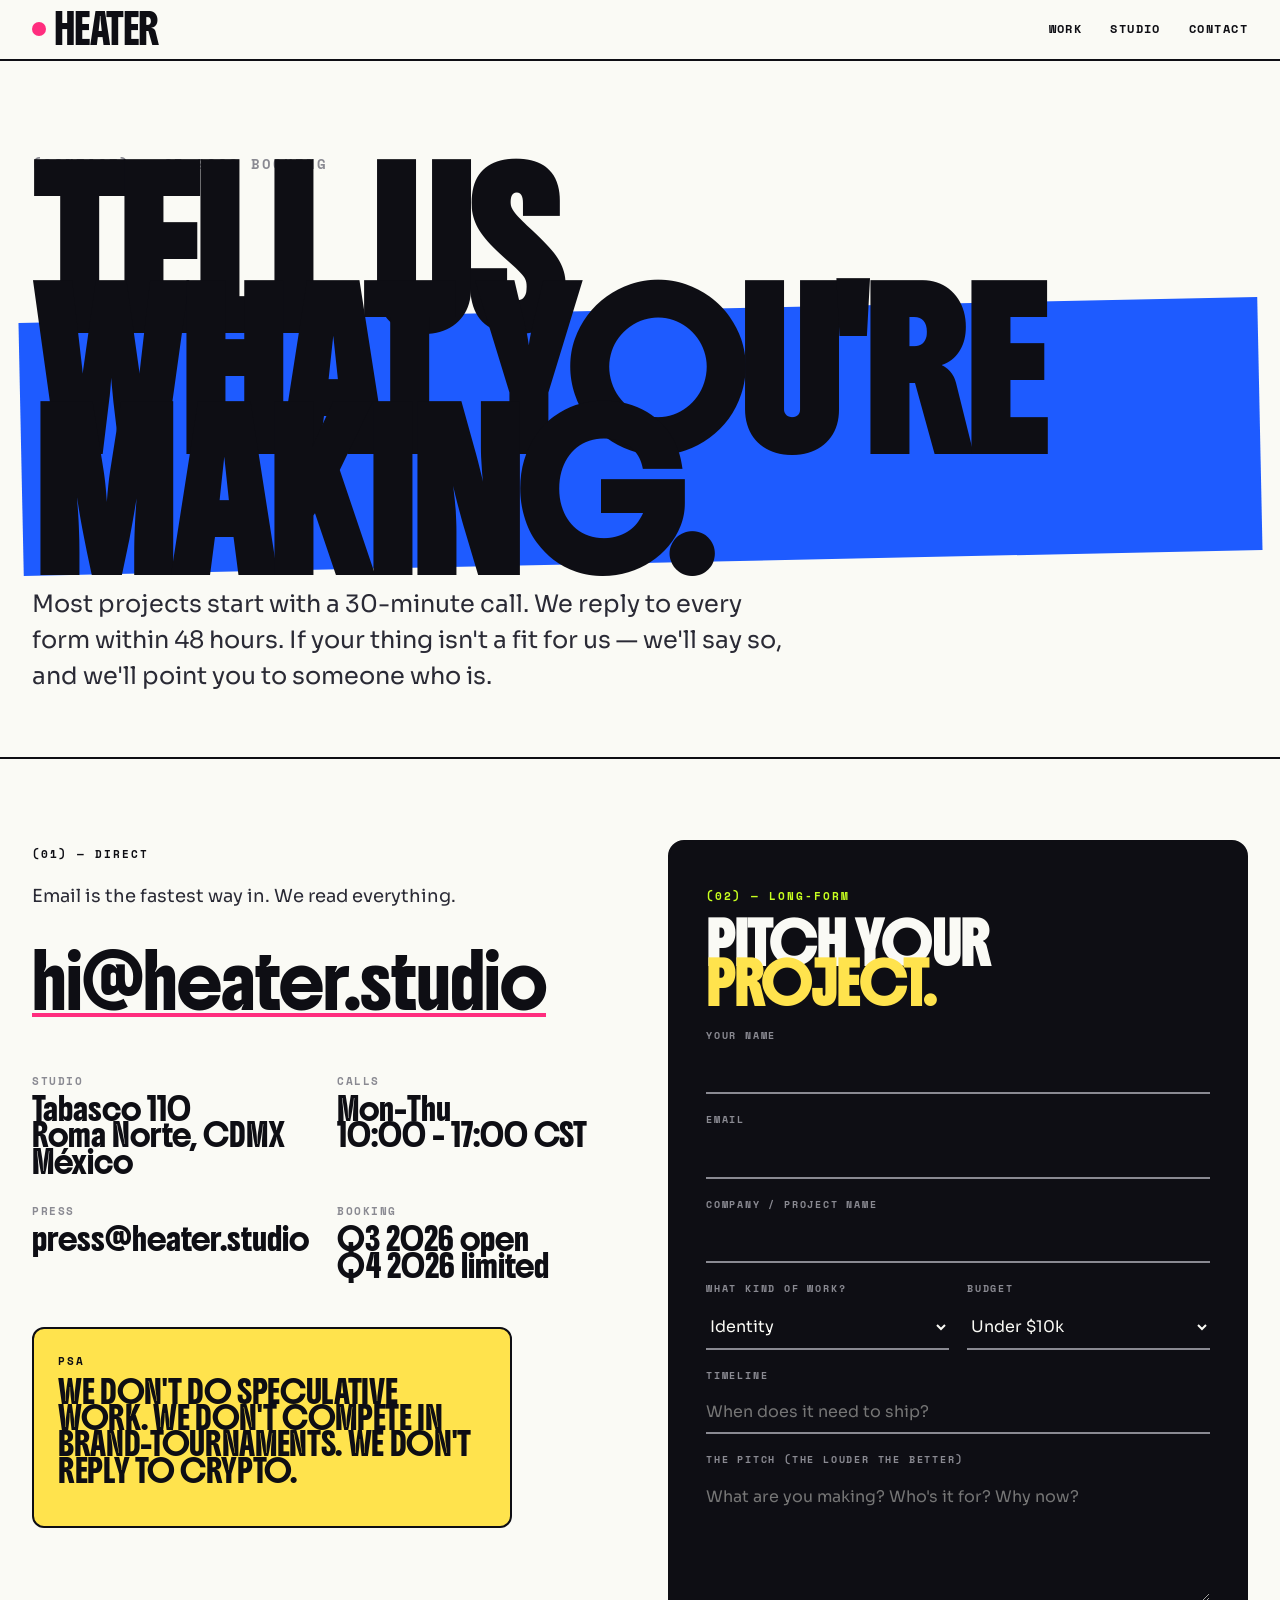
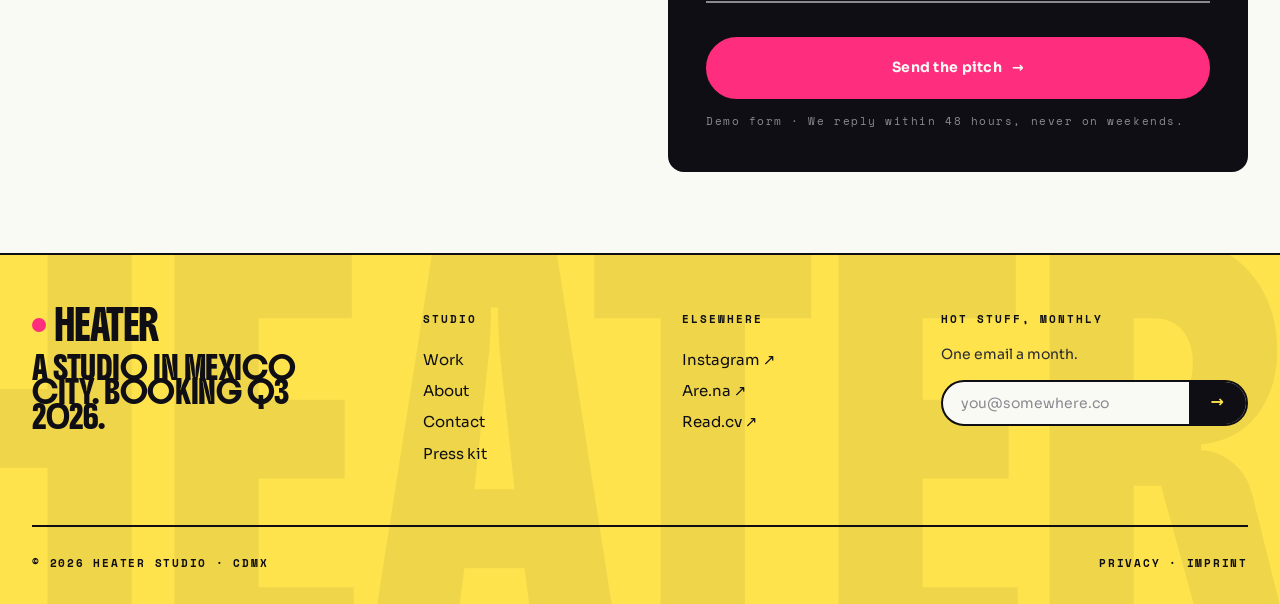
==== contact.html @ 96f6d20f "init: HEATER multi-disciplinary studio site Five hand-coded HTML pages with contemporary art / Memph" ====
<!DOCTYPE html>
<html lang="en">
<head>
  <meta charset="UTF-8" />
  <meta name="viewport" content="width=device-width, initial-scale=1" />
  <title>Contact — HEATER</title>
  <meta name="description" content="Tell us what you're making. HEATER studio, Mexico City — identity, web, type, photography." />
  <link rel="icon" type="image/svg+xml" href="favicon.svg" />

  <link rel="preconnect" href="https://fonts.googleapis.com" />
  <link rel="preconnect" href="https://fonts.gstatic.com" crossorigin />
  <link href="https://fonts.googleapis.com/css2?family=Boldonse&family=Sora:wght@300;400;500;600;700&family=Space+Mono:wght@400;700&display=swap" rel="stylesheet" />

  <link rel="stylesheet" href="styles.css" />

  <script type="application/ld+json">
  {
    "@context": "https://schema.org",
    "@type": "Organization",
    "name": "HEATER",
    "url": "https://heater-studio.vercel.app",
    "email": "hi@heater.studio",
    "address": {
      "@type": "PostalAddress",
      "streetAddress": "Tabasco 110, Roma Norte",
      "addressLocality": "Mexico City",
      "postalCode": "06700",
      "addressCountry": "MX"
    }
  }
  </script>
</head>
<body>

  <header class="site-header">
    <div class="site-header__inner">
      <a href="/" class="brand-mark"><span class="brand-mark__dot"></span> HEATER</a>
      <nav class="site-nav" aria-label="Primary">
        <a href="work.html">Work</a>
        <a href="studio.html">Studio</a>
        <a href="contact.html">Contact</a>
      </nav>
      <button class="menu-toggle" aria-label="Toggle menu" aria-expanded="false">
        <svg width="18" height="18" viewBox="0 0 18 18" aria-hidden="true"><path d="M2 5h14M2 9h14M2 13h14" stroke="currentColor" stroke-width="2" fill="none" /></svg>
      </button>
    </div>
  </header>

  <main>

    <section class="page-hero">
      <div class="page-hero__inner">
        <span class="page-hero__index">(contact) · Q3 2026 booking</span>
        <h1 class="page-hero__title">Tell us <em>what you're making.</em></h1>
        <p class="page-hero__lede">
          Most projects start with a 30-minute call. We reply to every form within 48 hours. If your thing isn't a fit for us — we'll say so, and we'll point you to someone who is.
        </p>
      </div>
    </section>

    <section class="section">
      <div class="wrap">

        <div class="contact-grid">

          <div class="contact-info">
            <span class="label">(01) — Direct</span>
            <p style="margin-top: 16px;">Email is the fastest way in. We read everything.</p>
            <a href="mailto:hi@heater.studio" class="contact-info__email">hi@heater.studio</a>

            <dl>
              <div>
                <dt>Studio</dt>
                <dd>Tabasco 110<br />Roma Norte, CDMX<br />México</dd>
              </div>
              <div>
                <dt>Calls</dt>
                <dd>Mon–Thu<br />10:00 – 17:00 CST</dd>
              </div>
              <div>
                <dt>Press</dt>
                <dd>press@heater.studio</dd>
              </div>
              <div>
                <dt>Booking</dt>
                <dd>Q3 2026 open<br />Q4 2026 limited</dd>
              </div>
            </dl>

            <div style="margin-top: 48px; padding: 24px; background: var(--yellow); border: 2px solid var(--ink); border-radius: 12px; max-width: 480px;">
              <p style="font-family: var(--font-mono); font-size: 11px; font-weight: 700; letter-spacing: 0.16em; text-transform: uppercase; color: var(--ink); margin-bottom: 8px;">PSA</p>
              <p style="font-family: var(--font-display); font-size: 22px; line-height: 1.2; text-transform: uppercase; letter-spacing: -0.015em; color: var(--ink);">
                We don't do speculative work. We don't compete in brand-tournaments. We don't reply to crypto.
              </p>
            </div>
          </div>

          <div class="form-card">
            <span class="label" style="color: var(--lime);">(02) — Long-form</span>
            <h3 style="margin-top: 16px;">Pitch your <em>project.</em></h3>

            <form>
              <div class="field">
                <label for="c-name">Your name</label>
                <input id="c-name" name="name" type="text" required />
              </div>
              <div class="field">
                <label for="c-email">Email</label>
                <input id="c-email" name="email" type="email" autocomplete="email" required />
              </div>
              <div class="field">
                <label for="c-company">Company / project name</label>
                <input id="c-company" name="company" type="text" />
              </div>
              <div class="field--row">
                <div class="field">
                  <label for="c-type">What kind of work?</label>
                  <select id="c-type" name="type">
                    <option>Identity</option>
                    <option>Web</option>
                    <option>Type / Lettering</option>
                    <option>Photography</option>
                    <option>Brand system</option>
                    <option>Not sure yet</option>
                  </select>
                </div>
                <div class="field">
                  <label for="c-budget">Budget</label>
                  <select id="c-budget" name="budget">
                    <option>Under $10k</option>
                    <option>$10k – $25k</option>
                    <option>$25k – $50k</option>
                    <option>$50k – $100k</option>
                    <option>$100k+</option>
                    <option>Don't know yet</option>
                  </select>
                </div>
              </div>
              <div class="field">
                <label for="c-timeline">Timeline</label>
                <input id="c-timeline" name="timeline" type="text" placeholder="When does it need to ship?" />
              </div>
              <div class="field">
                <label for="c-pitch">The pitch (the louder the better)</label>
                <textarea id="c-pitch" name="pitch" rows="5" placeholder="What are you making? Who's it for? Why now?"></textarea>
              </div>

              <button type="submit" class="btn btn--magenta" style="width: 100%; justify-content: center; margin-top: 8px; padding: 18px 28px;">
                Send the pitch <span class="arrow">→</span>
              </button>
              <p style="margin-top: 14px; font-family: var(--font-mono); font-size: 11px; letter-spacing: 0.14em; color: var(--muted);">
                Demo form · We reply within 48 hours, never on weekends.
              </p>
            </form>

            <div class="form-success" hidden>
              <p class="form-success__title">Sent. 🔥</p>
              <p style="color: var(--cream); opacity: 0.85; font-size: 16px; line-height: 1.6;">
                We've got your pitch. You'll hear back within two business days.<br />Thanks for being loud.
              </p>
            </div>
          </div>
        </div>

      </div>
    </section>

  </main>

  <footer class="site-footer">
    <span class="site-footer__mark" aria-hidden="true">HEATER</span>
    <div class="wrap">
      <div class="site-footer__top">
        <div>
          <a href="/" class="brand-mark" style="font-size: 28px;"><span class="brand-mark__dot"></span> HEATER</a>
          <p style="margin-top: 16px; font-family: var(--font-display); font-size: 22px; line-height: 1.1; color: var(--ink); max-width: 320px; text-transform: uppercase; letter-spacing: -0.02em;">A studio in Mexico City. Booking Q3 2026.</p>
        </div>
        <div>
          <h6>Studio</h6>
          <ul>
            <li><a href="work.html">Work</a></li>
            <li><a href="studio.html">About</a></li>
            <li><a href="contact.html">Contact</a></li>
            <li><a href="#">Press kit</a></li>
          </ul>
        </div>
        <div>
          <h6>Elsewhere</h6>
          <ul>
            <li><a href="https://instagram.com" target="_blank" rel="noopener">Instagram ↗</a></li>
            <li><a href="https://are.na" target="_blank" rel="noopener">Are.na ↗</a></li>
            <li><a href="#">Read.cv ↗</a></li>
          </ul>
        </div>
        <div class="footer-newsletter">
          <h6>Hot stuff, monthly</h6>
          <p>One email a month.</p>
          <form>
            <label class="sr-only" for="footer-email">Email</label>
            <input id="footer-email" name="email" type="email" placeholder="you@somewhere.co" autocomplete="email" />
            <button type="submit" aria-label="Subscribe">→</button>
          </form>
        </div>
      </div>
      <div class="site-footer__base">
        <p>© 2026 HEATER STUDIO · CDMX</p>
        <p><a href="#">Privacy</a> · <a href="#">Imprint</a></p>
      </div>
    </div>
  </footer>

  <script src="main.js"></script>
</body>
</html>
---- styles.css ----
/* =====================================================
   HEATER — Multi-disciplinary studio
   Aesthetic: contemporary art / Memphis revival 2026
   ===================================================== */

:root {
  /* Surfaces */
  --cream:     #FAFAF5;
  --cream-2:   #F4F1E8;
  --bone:      #EFEADD;

  /* Ink */
  --ink:       #0E0E14;
  --ink-2:     #2A2A35;
  --muted:     #8A8A92;
  --smoke:     #C8C5BD;

  /* Multi-color accents — used in rotation across sections */
  --blue:      #1E5BFF;
  --magenta:   #FF2D7E;
  --yellow:    #FFE34D;
  --lime:      #C7FF1F;
  --orange:    #FF6B35;

  /* Type */
  --font-display: 'Boldonse', 'Arial Black', system-ui, sans-serif;
  --font-body:    'Sora', -apple-system, BlinkMacSystemFont, system-ui, sans-serif;
  --font-mono:    'Space Mono', ui-monospace, Menlo, monospace;

  /* Layout */
  --container: 1400px;
  --gutter: 32px;
  --gutter-sm: 20px;
}

* { box-sizing: border-box; margin: 0; padding: 0; }

html { scroll-behavior: smooth; -webkit-text-size-adjust: 100%; }

body {
  background: var(--cream);
  color: var(--ink);
  font-family: var(--font-body);
  font-weight: 400;
  font-size: 17px;
  line-height: 1.55;
  -webkit-font-smoothing: antialiased;
  -moz-osx-font-smoothing: grayscale;
  min-height: 100vh;
  overflow-x: hidden;
}

a { color: inherit; text-decoration: none; }
ul, ol { list-style: none; }
img, svg { max-width: 100%; display: block; }
button { font: inherit; cursor: pointer; background: none; border: none; color: inherit; }

::selection { background: var(--magenta); color: var(--cream); }

.sr-only {
  position: absolute;
  width: 1px; height: 1px;
  padding: 0; margin: -1px;
  overflow: hidden;
  clip: rect(0,0,0,0);
  white-space: nowrap;
  border: 0;
}

/* =====================================================
   Utilities
   ===================================================== */

.wrap {
  max-width: var(--container);
  margin: 0 auto;
  padding: 0 var(--gutter);
  position: relative;
}

.label {
  font-family: var(--font-mono);
  font-size: 11px;
  font-weight: 700;
  letter-spacing: 0.18em;
  text-transform: uppercase;
  color: var(--ink);
}

.label--muted { color: var(--muted); }
.label--blue  { color: var(--blue); }
.label--magenta { color: var(--magenta); }

/* Color block — used as background highlight behind text */
.block {
  position: relative;
  display: inline-block;
  padding: 0.1em 0.18em;
}
.block::before {
  content: "";
  position: absolute;
  inset: 0;
  background: var(--yellow);
  z-index: -1;
  transform: rotate(-1.2deg);
}
.block--blue::before    { background: var(--blue); }
.block--magenta::before { background: var(--magenta); }
.block--lime::before    { background: var(--lime); }

/* =====================================================
   Buttons
   ===================================================== */

.btn {
  display: inline-flex;
  align-items: center;
  gap: 10px;
  padding: 16px 26px;
  font-family: var(--font-body);
  font-size: 14px;
  font-weight: 700;
  letter-spacing: 0.02em;
  border: 2px solid var(--ink);
  border-radius: 999px;
  background: var(--cream);
  color: var(--ink);
  transition: transform 0.18s ease, background 0.18s ease, color 0.18s ease;
}
.btn:hover {
  transform: translate(-2px, -2px);
  box-shadow: 4px 4px 0 var(--ink);
}

.btn--ink {
  background: var(--ink);
  color: var(--cream);
}
.btn--ink:hover { box-shadow: 4px 4px 0 var(--magenta); }

.btn--magenta {
  background: var(--magenta);
  color: var(--cream);
  border-color: var(--magenta);
}
.btn--magenta:hover { box-shadow: 4px 4px 0 var(--ink); }

.btn--blue {
  background: var(--blue);
  color: var(--cream);
  border-color: var(--blue);
}
.btn--blue:hover { box-shadow: 4px 4px 0 var(--ink); }

.btn--ghost {
  background: transparent;
  border-color: var(--ink);
}

.arrow {
  display: inline-block;
  transition: transform 0.18s ease;
}
.btn:hover .arrow { transform: translateX(3px); }

/* =====================================================
   Header
   ===================================================== */

.site-header {
  position: sticky;
  top: 0;
  z-index: 40;
  background: var(--cream);
  border-bottom: 2px solid var(--ink);
}

.site-header__inner {
  max-width: var(--container);
  margin: 0 auto;
  padding: 14px var(--gutter);
  display: flex;
  align-items: center;
  justify-content: space-between;
  gap: 24px;
}

.brand-mark {
  font-family: var(--font-display);
  font-size: 28px;
  letter-spacing: -0.04em;
  color: var(--ink);
  line-height: 1;
  text-transform: uppercase;
  display: inline-flex;
  align-items: center;
  gap: 8px;
}

.brand-mark__dot {
  width: 14px;
  height: 14px;
  border-radius: 50%;
  background: var(--magenta);
  display: inline-block;
}

.site-nav {
  display: flex;
  gap: 28px;
  align-items: center;
}

.site-nav a {
  font-family: var(--font-mono);
  font-size: 12px;
  font-weight: 700;
  letter-spacing: 0.12em;
  text-transform: uppercase;
  color: var(--ink);
  padding: 6px 0;
  position: relative;
}

.site-nav a:hover { color: var(--magenta); }

.site-nav a.is-active::after {
  content: "";
  position: absolute;
  left: 0; right: 0;
  bottom: 0;
  height: 3px;
  background: var(--magenta);
}

.menu-toggle {
  display: none;
  width: 44px; height: 44px;
  border: 2px solid var(--ink);
  border-radius: 999px;
  align-items: center;
  justify-content: center;
}

/* =====================================================
   Marquee
   ===================================================== */

.marquee {
  background: var(--ink);
  color: var(--cream);
  overflow: hidden;
  padding: 14px 0;
  font-family: var(--font-display);
  font-size: 18px;
  letter-spacing: 0.04em;
  text-transform: uppercase;
  border-bottom: 2px solid var(--ink);
}

.marquee--blue { background: var(--blue); }
.marquee--magenta { background: var(--magenta); }

.marquee__track {
  display: flex;
  gap: 32px;
  white-space: nowrap;
  width: max-content;
  animation: marquee 24s linear infinite;
}

.marquee__item {
  display: inline-flex;
  align-items: center;
  gap: 14px;
}

.marquee__sep {
  color: var(--yellow);
  font-family: var(--font-mono);
  font-size: 14px;
}

@keyframes marquee {
  from { transform: translateX(0); }
  to   { transform: translateX(-50%); }
}

/* =====================================================
   Hero (home)
   ===================================================== */

.hero {
  padding: clamp(56px, 8vh, 96px) 0 clamp(40px, 6vh, 64px);
  position: relative;
  overflow: hidden;
}

.hero__inner {
  max-width: var(--container);
  margin: 0 auto;
  padding: 0 var(--gutter);
  position: relative;
}

.hero__top {
  display: flex;
  align-items: center;
  justify-content: space-between;
  gap: 24px;
  margin-bottom: 24px;
}

.hero__logo {
  font-family: var(--font-display);
  font-size: clamp(96px, 22vw, 320px);
  line-height: 0.82;
  letter-spacing: -0.05em;
  color: var(--ink);
  text-transform: uppercase;
  position: relative;
  z-index: 2;
  margin: 0;
}

/* Decorative shapes around the wordmark */
.hero__shape {
  position: absolute;
  pointer-events: none;
  z-index: 1;
}

.hero__shape--circle {
  width: clamp(120px, 18vw, 280px);
  height: clamp(120px, 18vw, 280px);
  border-radius: 50%;
  background: var(--magenta);
  top: 10%;
  right: 12%;
}

.hero__shape--arc {
  width: clamp(140px, 22vw, 360px);
  height: clamp(70px, 11vw, 180px);
  border: 14px solid var(--blue);
  border-radius: 999px 999px 0 0;
  border-bottom: 0;
  bottom: 10%;
  left: 6%;
  transform: rotate(-15deg);
}

.hero__shape--squiggle {
  width: clamp(60px, 8vw, 120px);
  height: clamp(60px, 8vw, 120px);
  top: 5%;
  left: 35%;
}

.hero__bottom {
  display: grid;
  grid-template-columns: 1.4fr 1fr;
  gap: 56px;
  align-items: end;
  margin-top: 32px;
  position: relative;
  z-index: 3;
}

.hero__tagline {
  font-family: var(--font-display);
  font-size: clamp(28px, 4vw, 56px);
  line-height: 1.05;
  letter-spacing: -0.025em;
  color: var(--ink);
  max-width: 720px;
  text-wrap: balance;
}

.hero__tagline em {
  font-style: normal;
  position: relative;
  display: inline-block;
}
.hero__tagline em::before {
  content: "";
  position: absolute;
  inset: -0.06em -0.1em;
  background: var(--yellow);
  z-index: -1;
  transform: rotate(-1.2deg);
}

.hero__body {
  font-family: var(--font-body);
  font-size: 18px;
  line-height: 1.55;
  color: var(--ink-2);
  max-width: 460px;
}

.hero__cta {
  display: flex;
  gap: 14px;
  margin-top: 28px;
  flex-wrap: wrap;
}

/* =====================================================
   Section primitive
   ===================================================== */

.section {
  padding: clamp(64px, 9vh, 120px) 0;
  position: relative;
}

.section--ink {
  background: var(--ink);
  color: var(--cream);
}

.section--blue {
  background: var(--blue);
  color: var(--cream);
}

.section__head {
  display: grid;
  grid-template-columns: auto 1fr;
  gap: 32px;
  margin-bottom: 56px;
  align-items: end;
}

.section__index {
  font-family: var(--font-mono);
  font-size: 14px;
  font-weight: 700;
  letter-spacing: 0.12em;
  color: var(--muted);
}

.section--ink .section__index { color: var(--lime); }

.section__title {
  font-family: var(--font-display);
  font-size: clamp(48px, 7vw, 112px);
  line-height: 0.92;
  letter-spacing: -0.035em;
  color: inherit;
  text-transform: uppercase;
  text-wrap: balance;
}

.section__title em {
  font-style: normal;
  position: relative;
  display: inline-block;
}
.section__title em::before {
  content: "";
  position: absolute;
  inset: -0.04em -0.08em;
  background: var(--magenta);
  z-index: -1;
  transform: rotate(-1.5deg);
}

.section--ink .section__title em::before { background: var(--lime); }
.section--ink .section__title em { color: var(--ink); }

/* =====================================================
   Services (home — 4 colored cards)
   ===================================================== */

.services {
  display: grid;
  grid-template-columns: repeat(2, 1fr);
  gap: 24px;
}

.service {
  padding: 40px 32px;
  border: 2px solid var(--ink);
  border-radius: 12px;
  position: relative;
  overflow: hidden;
  min-height: 320px;
  display: flex;
  flex-direction: column;
  gap: 16px;
  transition: transform 0.2s ease;
}
.service:hover { transform: translate(-3px, -3px); box-shadow: 6px 6px 0 var(--ink); }

.service--yellow  { background: var(--yellow); }
.service--blue    { background: var(--blue); color: var(--cream); }
.service--magenta { background: var(--magenta); color: var(--cream); }
.service--lime    { background: var(--lime); }

.service__num {
  font-family: var(--font-mono);
  font-size: 14px;
  font-weight: 700;
  letter-spacing: 0.14em;
}

.service__title {
  font-family: var(--font-display);
  font-size: clamp(48px, 6vw, 80px);
  line-height: 0.92;
  letter-spacing: -0.04em;
  text-transform: uppercase;
}

.service__copy {
  font-family: var(--font-body);
  font-size: 16px;
  line-height: 1.5;
  margin-top: auto;
}

.service--blue .service__copy,
.service--magenta .service__copy { opacity: 0.95; }

/* =====================================================
   Projects (home — featured grid)
   ===================================================== */

.projects {
  display: grid;
  grid-template-columns: 1.4fr 1fr 1fr;
  gap: 24px;
}

.project {
  display: block;
  position: relative;
}

.project--feature { grid-row: span 2; }

.project__media {
  aspect-ratio: 4/5;
  background: var(--ink);
  border: 2px solid var(--ink);
  border-radius: 12px;
  overflow: hidden;
  position: relative;
  margin-bottom: 16px;
}

.project--feature .project__media { aspect-ratio: 4/5.4; }

.project__img {
  width: 100%; height: 100%;
  object-fit: cover;
  /* Duotone effect */
  filter: grayscale(1) contrast(1.15);
  mix-blend-mode: multiply;
}

.project__media--blue { background: var(--blue); }
.project__media--magenta { background: var(--magenta); }
.project__media--lime { background: var(--lime); }
.project__media--yellow { background: var(--yellow); }

.project__media::after {
  content: "";
  position: absolute;
  inset: 0;
  mix-blend-mode: screen;
  pointer-events: none;
}

.project__num {
  position: absolute;
  top: 16px;
  left: 16px;
  background: var(--cream);
  color: var(--ink);
  padding: 6px 12px;
  border-radius: 999px;
  font-family: var(--font-mono);
  font-size: 12px;
  font-weight: 700;
  letter-spacing: 0.08em;
  z-index: 2;
}

.project__cat {
  position: absolute;
  bottom: 16px;
  left: 16px;
  background: var(--ink);
  color: var(--cream);
  padding: 6px 12px;
  border-radius: 999px;
  font-family: var(--font-mono);
  font-size: 11px;
  font-weight: 700;
  letter-spacing: 0.14em;
  text-transform: uppercase;
  z-index: 2;
}

.project__meta {
  display: flex;
  justify-content: space-between;
  align-items: baseline;
  gap: 16px;
}

.project__name {
  font-family: var(--font-display);
  font-size: clamp(24px, 2.6vw, 36px);
  line-height: 1;
  letter-spacing: -0.025em;
  color: var(--ink);
  text-transform: uppercase;
}

.project__year {
  font-family: var(--font-mono);
  font-size: 13px;
  font-weight: 700;
  color: var(--muted);
}

.project:hover .project__media { transform: translate(-3px, -3px); box-shadow: 6px 6px 0 var(--ink); }
.project__media { transition: transform 0.2s ease, box-shadow 0.2s ease; }

/* =====================================================
   Manifesto pull-quote
   ===================================================== */

.manifesto {
  padding: clamp(80px, 12vh, 160px) 0;
  background: var(--ink);
  color: var(--cream);
  border-top: 2px solid var(--ink);
  border-bottom: 2px solid var(--ink);
  position: relative;
}

.manifesto__quote {
  font-family: var(--font-display);
  font-size: clamp(40px, 6vw, 96px);
  line-height: 1;
  letter-spacing: -0.035em;
  text-transform: uppercase;
  text-wrap: balance;
}

.manifesto__quote em {
  font-style: normal;
  color: var(--yellow);
}

.manifesto__cite {
  margin-top: 32px;
  font-family: var(--font-mono);
  font-size: 14px;
  font-weight: 700;
  letter-spacing: 0.12em;
  text-transform: uppercase;
  color: var(--muted);
}

/* Big mark behind quote */
.manifesto__mark {
  position: absolute;
  top: -20px;
  right: -20px;
  font-family: var(--font-display);
  font-size: clamp(180px, 30vw, 480px);
  line-height: 1;
  color: var(--magenta);
  opacity: 0.18;
  pointer-events: none;
  user-select: none;
  z-index: 0;
}

.manifesto > * { position: relative; z-index: 1; }

/* =====================================================
   Big CTA (home bottom + contact)
   ===================================================== */

.bigcta {
  padding: clamp(80px, 12vh, 160px) 0;
  background: var(--magenta);
  color: var(--cream);
  text-align: center;
  border-top: 2px solid var(--ink);
}

.bigcta__title {
  font-family: var(--font-display);
  font-size: clamp(48px, 9vw, 144px);
  line-height: 0.9;
  letter-spacing: -0.04em;
  text-transform: uppercase;
  text-wrap: balance;
  margin-bottom: 40px;
}

.bigcta__title em {
  font-style: normal;
  color: var(--yellow);
}

.bigcta__row {
  display: flex;
  gap: 14px;
  justify-content: center;
  flex-wrap: wrap;
  margin-top: 32px;
}

.bigcta .btn--ink {
  background: var(--ink);
  border-color: var(--ink);
  color: var(--cream);
}
.bigcta .btn--ghost {
  border-color: var(--cream);
  color: var(--cream);
}
.bigcta .btn--ghost:hover {
  background: var(--cream);
  color: var(--ink);
  box-shadow: 4px 4px 0 var(--ink);
}

/* =====================================================
   Footer
   ===================================================== */

.site-footer {
  background: var(--yellow);
  border-top: 2px solid var(--ink);
  padding: 56px 0 32px;
  position: relative;
  overflow: hidden;
}

.site-footer__top {
  display: grid;
  grid-template-columns: 1.6fr 1fr 1fr 1.4fr;
  gap: 40px;
  margin-bottom: 56px;
}

.site-footer h6 {
  font-family: var(--font-mono);
  font-size: 11px;
  font-weight: 700;
  letter-spacing: 0.18em;
  text-transform: uppercase;
  color: var(--ink);
  margin-bottom: 16px;
}

.site-footer ul li {
  font-size: 15px;
  color: var(--ink);
  padding: 4px 0;
}

.site-footer a:hover { color: var(--magenta); }

.footer-newsletter p {
  font-size: 14px;
  color: var(--ink-2);
  margin-bottom: 14px;
  line-height: 1.55;
}

.footer-newsletter form {
  display: flex;
  border: 2px solid var(--ink);
  border-radius: 999px;
  overflow: hidden;
  background: var(--cream);
}

.footer-newsletter input {
  flex: 1;
  padding: 12px 18px;
  background: transparent;
  border: none;
  outline: none;
  color: var(--ink);
  font-family: var(--font-body);
  font-size: 14px;
}

.footer-newsletter input::placeholder { color: var(--muted); }

.footer-newsletter button {
  padding: 0 22px;
  background: var(--ink);
  color: var(--yellow);
  font-size: 16px;
  font-weight: 700;
}

.footer-newsletter button:hover { background: var(--magenta); color: var(--cream); }

.site-footer__base {
  padding-top: 28px;
  border-top: 2px solid var(--ink);
  display: flex;
  justify-content: space-between;
  align-items: center;
  gap: 24px;
  font-family: var(--font-mono);
  font-size: 11px;
  font-weight: 700;
  letter-spacing: 0.16em;
  text-transform: uppercase;
  color: var(--ink);
  flex-wrap: wrap;
}

.site-footer__mark {
  position: absolute;
  bottom: -40px;
  right: -20px;
  font-family: var(--font-display);
  font-size: clamp(160px, 28vw, 420px);
  line-height: 1;
  color: var(--ink);
  opacity: 0.06;
  pointer-events: none;
  user-select: none;
}

/* =====================================================
   Page hero (interior pages)
   ===================================================== */

.page-hero {
  padding: clamp(64px, 10vh, 120px) 0 clamp(48px, 7vh, 80px);
  border-bottom: 2px solid var(--ink);
  position: relative;
}

.page-hero__inner {
  max-width: var(--container);
  margin: 0 auto;
  padding: 0 var(--gutter);
}

.page-hero__index {
  font-family: var(--font-mono);
  font-size: 14px;
  font-weight: 700;
  letter-spacing: 0.14em;
  color: var(--muted);
  text-transform: uppercase;
  margin-bottom: 20px;
  display: inline-block;
}

.page-hero__title {
  font-family: var(--font-display);
  font-size: clamp(56px, 11vw, 200px);
  line-height: 0.86;
  letter-spacing: -0.045em;
  color: var(--ink);
  text-transform: uppercase;
  text-wrap: balance;
}

.page-hero__title em {
  font-style: normal;
  position: relative;
  display: inline-block;
}
.page-hero__title em::before {
  content: "";
  position: absolute;
  inset: -0.04em -0.08em;
  background: var(--blue);
  z-index: -1;
  transform: rotate(-1.2deg);
}

.page-hero__lede {
  margin-top: 28px;
  font-size: clamp(18px, 2vw, 24px);
  line-height: 1.5;
  color: var(--ink-2);
  max-width: 760px;
}

/* =====================================================
   Work index — grid of projects
   ===================================================== */

.work-filter {
  display: flex;
  gap: 8px;
  flex-wrap: wrap;
  margin-bottom: 48px;
  padding: 24px 0;
  border-bottom: 2px solid var(--ink);
}

.chip {
  font-family: var(--font-mono);
  font-size: 11px;
  font-weight: 700;
  letter-spacing: 0.14em;
  text-transform: uppercase;
  padding: 8px 14px;
  border: 2px solid var(--ink);
  border-radius: 999px;
  color: var(--ink);
  background: var(--cream);
  transition: all 0.2s ease;
}
.chip:hover, .chip.is-active { background: var(--ink); color: var(--cream); }
.chip.is-active--magenta { background: var(--magenta); border-color: var(--magenta); color: var(--cream); }

.work-grid {
  display: grid;
  grid-template-columns: repeat(3, 1fr);
  gap: 32px 24px;
}

/* =====================================================
   Case study page
   ===================================================== */

.case__hero {
  padding: 64px 0;
  border-bottom: 2px solid var(--ink);
}

.case__index {
  display: flex;
  gap: 16px;
  align-items: baseline;
  margin-bottom: 24px;
}

.case__num {
  font-family: var(--font-mono);
  font-size: 14px;
  font-weight: 700;
  color: var(--magenta);
}

.case__cat {
  font-family: var(--font-mono);
  font-size: 11px;
  font-weight: 700;
  letter-spacing: 0.16em;
  text-transform: uppercase;
  color: var(--muted);
}

.case__title {
  font-family: var(--font-display);
  font-size: clamp(64px, 12vw, 240px);
  line-height: 0.84;
  letter-spacing: -0.045em;
  color: var(--ink);
  text-transform: uppercase;
}

.case__lede {
  margin-top: 32px;
  font-size: clamp(18px, 1.9vw, 24px);
  line-height: 1.55;
  color: var(--ink-2);
  max-width: 760px;
}

.case__meta {
  display: grid;
  grid-template-columns: repeat(4, 1fr);
  gap: 24px;
  margin-top: 56px;
  padding-top: 32px;
  border-top: 2px solid var(--ink);
}

.case__meta dt {
  font-family: var(--font-mono);
  font-size: 11px;
  font-weight: 700;
  letter-spacing: 0.14em;
  text-transform: uppercase;
  color: var(--muted);
  margin-bottom: 6px;
}

.case__meta dd {
  font-family: var(--font-display);
  font-size: 20px;
  letter-spacing: -0.01em;
  color: var(--ink);
}

.case__main img {
  width: 100%;
  border: 2px solid var(--ink);
  border-radius: 12px;
}

.case__split {
  display: grid;
  grid-template-columns: 1fr 1fr;
  gap: 24px;
  margin: 32px 0;
}

.case__band {
  padding: 64px var(--gutter);
  margin: 64px calc(var(--gutter) * -1);
}

.case__band--magenta { background: var(--magenta); color: var(--cream); }
.case__band--blue    { background: var(--blue); color: var(--cream); }
.case__band--yellow  { background: var(--yellow); }
.case__band--lime    { background: var(--lime); }

.case__band h3 {
  font-family: var(--font-display);
  font-size: clamp(36px, 5vw, 72px);
  line-height: 0.95;
  letter-spacing: -0.03em;
  text-transform: uppercase;
  margin-bottom: 24px;
}

.case__band p {
  font-size: 18px;
  line-height: 1.55;
  max-width: 720px;
}

.case__results {
  display: grid;
  grid-template-columns: repeat(3, 1fr);
  gap: 32px;
}

.case__results > div {
  border-top: 4px solid var(--ink);
  padding-top: 16px;
}

.case__results dt {
  font-family: var(--font-mono);
  font-size: 11px;
  font-weight: 700;
  letter-spacing: 0.16em;
  text-transform: uppercase;
  color: var(--muted);
}

.case__results dd {
  font-family: var(--font-display);
  font-size: clamp(48px, 6vw, 96px);
  line-height: 1;
  letter-spacing: -0.035em;
  color: var(--ink);
  margin-top: 12px;
}

/* =====================================================
   Studio page
   ===================================================== */

.studio-grid {
  display: grid;
  grid-template-columns: 1fr 1fr;
  gap: 48px;
  margin-bottom: 80px;
  align-items: start;
}

.prose p {
  font-size: 18px;
  line-height: 1.65;
  color: var(--ink-2);
  margin-bottom: 18px;
}

.prose p em {
  font-style: normal;
  font-weight: 600;
  color: var(--ink);
}

.process {
  display: grid;
  grid-template-columns: repeat(3, 1fr);
  gap: 24px;
  margin: 56px 0;
}

.process__step {
  border: 2px solid var(--ink);
  border-radius: 12px;
  padding: 28px 24px;
  background: var(--cream);
}

.process__num {
  font-family: var(--font-display);
  font-size: 56px;
  line-height: 1;
  color: var(--magenta);
  margin-bottom: 12px;
}

.process__title {
  font-family: var(--font-display);
  font-size: 28px;
  text-transform: uppercase;
  letter-spacing: -0.02em;
  margin-bottom: 8px;
}

.process__copy {
  color: var(--ink-2);
  font-size: 15px;
  line-height: 1.55;
}

.team {
  display: grid;
  grid-template-columns: repeat(4, 1fr);
  gap: 24px;
  margin-top: 32px;
}

.member {
  border: 2px solid var(--ink);
  border-radius: 12px;
  overflow: hidden;
  background: var(--cream);
}

.member__photo {
  aspect-ratio: 1;
  background: var(--blue);
  position: relative;
  border-bottom: 2px solid var(--ink);
}

.member--yellow .member__photo { background: var(--yellow); }
.member--magenta .member__photo { background: var(--magenta); }
.member--lime .member__photo { background: var(--lime); }

.member__initial {
  position: absolute;
  inset: 0;
  display: flex;
  align-items: center;
  justify-content: center;
  font-family: var(--font-display);
  font-size: 96px;
  color: var(--ink);
  text-transform: uppercase;
}

.member__body {
  padding: 20px 18px;
}

.member__name {
  font-family: var(--font-display);
  font-size: 22px;
  text-transform: uppercase;
  letter-spacing: -0.02em;
  margin-bottom: 4px;
}

.member__role {
  font-family: var(--font-mono);
  font-size: 11px;
  font-weight: 700;
  letter-spacing: 0.14em;
  text-transform: uppercase;
  color: var(--muted);
}

.awards {
  margin-top: 80px;
}

.awards__list {
  display: grid;
  grid-template-columns: 1fr;
  border-top: 2px solid var(--ink);
}

.awards__item {
  display: grid;
  grid-template-columns: auto 1fr auto auto;
  gap: 24px;
  padding: 16px 0;
  border-bottom: 1px solid var(--ink);
  font-size: 16px;
}

.awards__year {
  font-family: var(--font-mono);
  color: var(--magenta);
  font-weight: 700;
}

.awards__org {
  color: var(--muted);
}

/* =====================================================
   Contact page
   ===================================================== */

.contact-grid {
  display: grid;
  grid-template-columns: 1fr 1fr;
  gap: 56px;
}

.contact-info p {
  font-size: 18px;
  line-height: 1.6;
  color: var(--ink-2);
  margin-bottom: 18px;
}

.contact-info__email {
  display: inline-block;
  font-family: var(--font-display);
  font-size: clamp(32px, 4vw, 56px);
  line-height: 1.1;
  letter-spacing: -0.02em;
  color: var(--ink);
  text-transform: lowercase;
  margin: 24px 0;
  border-bottom: 4px solid var(--magenta);
  padding-bottom: 4px;
}

.contact-info__email:hover { color: var(--magenta); }

.contact-info dl {
  display: grid;
  grid-template-columns: 1fr 1fr;
  gap: 28px;
  margin-top: 32px;
}

.contact-info dt {
  font-family: var(--font-mono);
  font-size: 11px;
  font-weight: 700;
  letter-spacing: 0.14em;
  text-transform: uppercase;
  color: var(--muted);
  margin-bottom: 6px;
}

.contact-info dd {
  font-family: var(--font-display);
  font-size: 22px;
  color: var(--ink);
  line-height: 1.2;
}

/* Form */
.form-card {
  background: var(--ink);
  color: var(--cream);
  padding: 40px 36px;
  border-radius: 16px;
  border: 2px solid var(--ink);
}

.form-card h3 {
  font-family: var(--font-display);
  font-size: clamp(28px, 4vw, 40px);
  text-transform: uppercase;
  letter-spacing: -0.02em;
  margin-bottom: 24px;
  line-height: 1;
}

.form-card h3 em {
  font-style: normal;
  color: var(--yellow);
}

.field {
  display: block;
  margin-bottom: 18px;
}

.field label {
  display: block;
  font-family: var(--font-mono);
  font-size: 10px;
  font-weight: 700;
  letter-spacing: 0.18em;
  text-transform: uppercase;
  color: var(--muted);
  margin-bottom: 8px;
}

.field input, .field textarea, .field select {
  width: 100%;
  background: transparent;
  border: 0;
  border-bottom: 2px solid var(--muted);
  padding: 10px 0;
  font-family: var(--font-body);
  font-size: 16px;
  color: var(--cream);
  outline: none;
  transition: border-color 0.2s;
}

.field input:focus, .field textarea:focus, .field select:focus {
  border-bottom-color: var(--yellow);
}

.field--row {
  display: grid;
  grid-template-columns: 1fr 1fr;
  gap: 18px;
}

.form-success {
  text-align: center;
  padding: 24px 0;
}
.form-success__title {
  font-family: var(--font-display);
  font-size: 40px;
  color: var(--yellow);
  text-transform: uppercase;
  margin-bottom: 12px;
}

/* =====================================================
   Animation: simple rise on hero
   ===================================================== */

.hero__logo, .hero__tagline, .hero__body, .hero__cta {
  opacity: 0;
  transform: translateY(14px);
  animation: rise 0.8s cubic-bezier(.2,.7,.2,1) forwards;
}
.hero__logo    { animation-delay: 0.05s; }
.hero__tagline { animation-delay: 0.18s; }
.hero__body    { animation-delay: 0.28s; }
.hero__cta     { animation-delay: 0.38s; }

@keyframes rise {
  to { opacity: 1; transform: translateY(0); }
}

/* =====================================================
   Responsive
   ===================================================== */

@media (max-width: 980px) {
  .hero__bottom { grid-template-columns: 1fr; gap: 28px; }
  .services { grid-template-columns: 1fr; }
  .projects { grid-template-columns: 1fr; }
  .project--feature { grid-row: auto; }
  .work-grid { grid-template-columns: 1fr 1fr; }
  .case__meta { grid-template-columns: repeat(2, 1fr); }
  .case__split { grid-template-columns: 1fr; }
  .case__results { grid-template-columns: 1fr; }
  .process { grid-template-columns: 1fr; }
  .team { grid-template-columns: 1fr 1fr; }
  .studio-grid, .contact-grid { grid-template-columns: 1fr; }
  .site-footer__top { grid-template-columns: 1fr 1fr; }
  .site-nav { display: none; }
  .menu-toggle { display: inline-flex; }
  .site-header.is-open .site-nav {
    display: flex;
    flex-direction: column;
    position: absolute;
    top: 100%; left: 0; right: 0;
    background: var(--cream);
    padding: 24px var(--gutter);
    border-bottom: 2px solid var(--ink);
  }
}

@media (max-width: 560px) {
  .site-header__inner { padding: 12px var(--gutter-sm); }
  .wrap { padding: 0 var(--gutter-sm); }
  .hero__inner { padding: 0 var(--gutter-sm); }
  .hero__shape--circle { width: 100px; height: 100px; right: 6%; }
  .hero__shape--arc { display: none; }
  .work-grid { grid-template-columns: 1fr; }
  .team { grid-template-columns: 1fr; }
  .awards__item { grid-template-columns: 1fr; gap: 4px; }
  .field--row { grid-template-columns: 1fr; }
  .site-footer__top { grid-template-columns: 1fr; }
  .site-footer__base { flex-direction: column; align-items: flex-start; }
  .form-card { padding: 28px 22px; }
  .case__band { padding: 40px var(--gutter-sm); margin: 48px calc(var(--gutter-sm) * -1); }
  .case__meta { grid-template-columns: 1fr; }
}
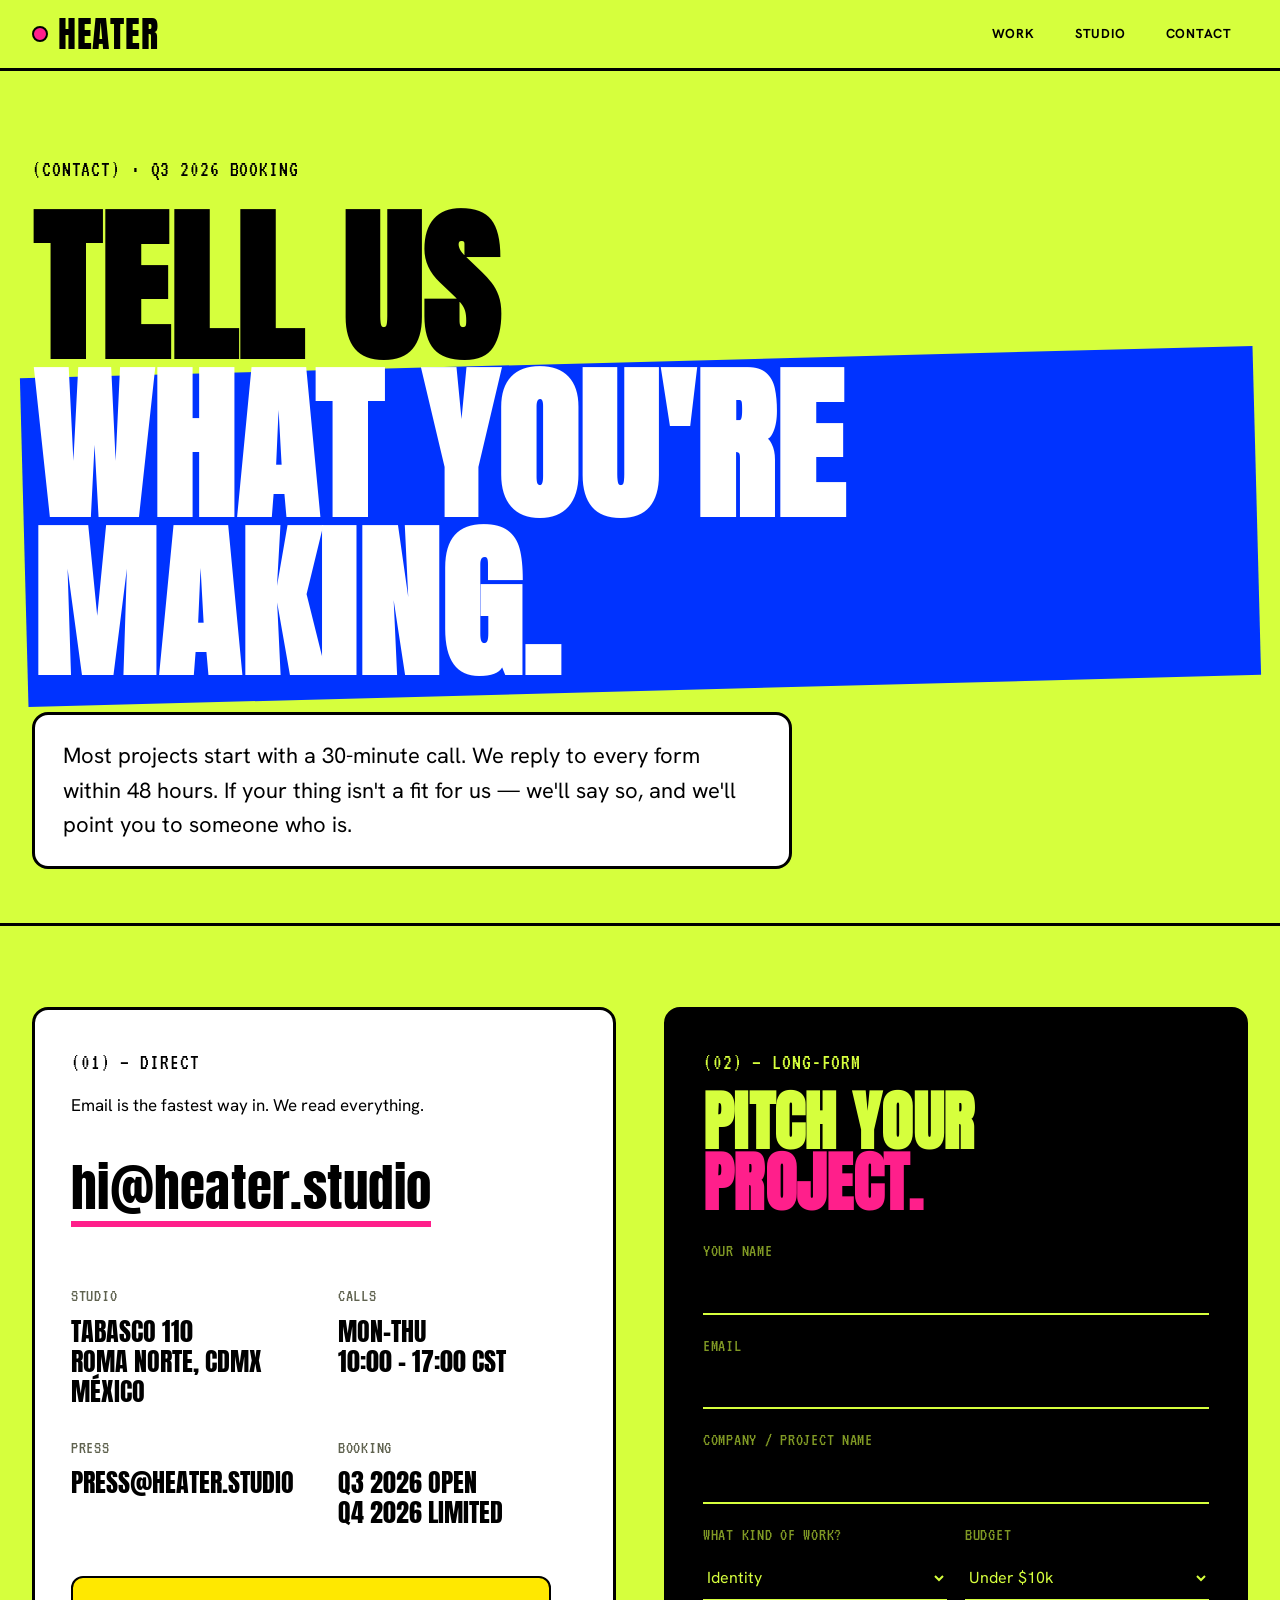
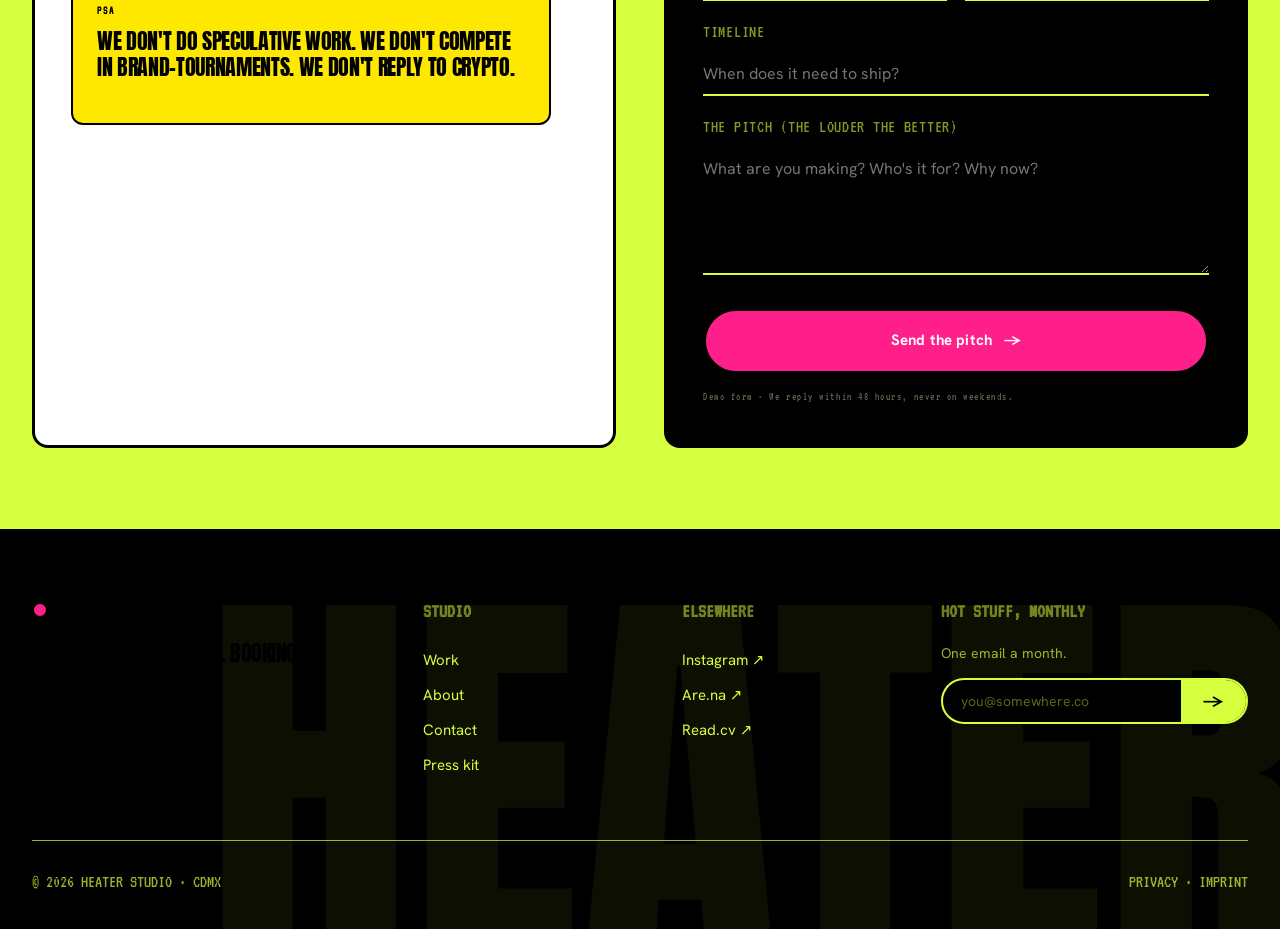
==== commit fca47769: "v2: complete redesign — acid lime BG, Anton condensed display Previous version still felt within the" ====
--- a/contact.html
+++ b/contact.html
@@ -9,7 +9,7 @@
 
   <link rel="preconnect" href="https://fonts.googleapis.com" />
   <link rel="preconnect" href="https://fonts.gstatic.com" crossorigin />
-  <link href="https://fonts.googleapis.com/css2?family=Boldonse&family=Sora:wght@300;400;500;600;700&family=Space+Mono:wght@400;700&display=swap" rel="stylesheet" />
+  <link href="https://fonts.googleapis.com/css2?family=Anton&family=Hanken+Grotesk:wght@300;400;500;600;700;800&family=VT323&display=swap" rel="stylesheet" />
 
   <link rel="stylesheet" href="styles.css" />
 
@@ -145,7 +145,7 @@
                 <textarea id="c-pitch" name="pitch" rows="5" placeholder="What are you making? Who's it for? Why now?"></textarea>
               </div>
 
-              <button type="submit" class="btn btn--magenta" style="width: 100%; justify-content: center; margin-top: 8px; padding: 18px 28px;">
+              <button type="submit" class="btn btn--pink" style="width: 100%; justify-content: center; margin-top: 8px; padding: 18px 28px;">
                 Send the pitch <span class="arrow">→</span>
               </button>
               <p style="margin-top: 14px; font-family: var(--font-mono); font-size: 11px; letter-spacing: 0.14em; color: var(--muted);">
@@ -155,7 +155,7 @@
 
             <div class="form-success" hidden>
               <p class="form-success__title">Sent. 🔥</p>
-              <p style="color: var(--cream); opacity: 0.85; font-size: 16px; line-height: 1.6;">
+              <p style="color: var(--white); opacity: 0.85; font-size: 16px; line-height: 1.6;">
                 We've got your pitch. You'll hear back within two business days.<br />Thanks for being loud.
               </p>
             </div>
--- a/styles.css
+++ b/styles.css
@@ -1,31 +1,32 @@
 /* =====================================================
-   HEATER — Multi-disciplinary studio
-   Aesthetic: contemporary art / Memphis revival 2026
+   HEATER — Multi-disciplinary studio (v2)
+   Aesthetic: acid lime BG, condensed display, no warm tones
    ===================================================== */
 
 :root {
   /* Surfaces */
-  --cream:     #FAFAF5;
-  --cream-2:   #F4F1E8;
-  --bone:      #EFEADD;
+  --lime:      #D6FF3D;
+  --lime-2:    #C7F22B;
+  --white:     #FFFFFF;
+  --bone:      #F5F5EE;
 
   /* Ink */
-  --ink:       #0E0E14;
-  --ink-2:     #2A2A35;
-  --muted:     #8A8A92;
-  --smoke:     #C8C5BD;
-
-  /* Multi-color accents — used in rotation across sections */
-  --blue:      #1E5BFF;
-  --magenta:   #FF2D7E;
-  --yellow:    #FFE34D;
-  --lime:      #C7FF1F;
-  --orange:    #FF6B35;
+  --ink:       #000000;
+  --ink-2:     #1A1A1A;
+  --muted:     #5F624F;
+
+  /* Accents (NOT warm — different family) */
+  --pink:      #FF1F8B;
+  --pink-2:    #E0156F;
+  --cobalt:    #0033FF;
+  --cobalt-2:  #0028C9;
+  --yellow:    #FFE800;
+  --black:     #000000;
 
   /* Type */
-  --font-display: 'Boldonse', 'Arial Black', system-ui, sans-serif;
-  --font-body:    'Sora', -apple-system, BlinkMacSystemFont, system-ui, sans-serif;
-  --font-mono:    'Space Mono', ui-monospace, Menlo, monospace;
+  --font-display: 'Anton', 'Helvetica Neue', Impact, sans-serif;
+  --font-body:    'Hanken Grotesk', -apple-system, BlinkMacSystemFont, system-ui, sans-serif;
+  --font-mono:    'VT323', ui-monospace, monospace;
 
   /* Layout */
   --container: 1400px;
@@ -38,7 +39,7 @@
 html { scroll-behavior: smooth; -webkit-text-size-adjust: 100%; }
 
 body {
-  background: var(--cream);
+  background: var(--lime);
   color: var(--ink);
   font-family: var(--font-body);
   font-weight: 400;
@@ -55,7 +56,7 @@
 img, svg { max-width: 100%; display: block; }
 button { font: inherit; cursor: pointer; background: none; border: none; color: inherit; }
 
-::selection { background: var(--magenta); color: var(--cream); }
+::selection { background: var(--ink); color: var(--lime); }
 
 .sr-only {
   position: absolute;
@@ -80,34 +81,17 @@
 
 .label {
   font-family: var(--font-mono);
-  font-size: 11px;
-  font-weight: 700;
-  letter-spacing: 0.18em;
-  text-transform: uppercase;
-  color: var(--ink);
-}
-
-.label--muted { color: var(--muted); }
-.label--blue  { color: var(--blue); }
-.label--magenta { color: var(--magenta); }
-
-/* Color block — used as background highlight behind text */
-.block {
-  position: relative;
-  display: inline-block;
-  padding: 0.1em 0.18em;
-}
-.block::before {
-  content: "";
-  position: absolute;
-  inset: 0;
-  background: var(--yellow);
-  z-index: -1;
-  transform: rotate(-1.2deg);
-}
-.block--blue::before    { background: var(--blue); }
-.block--magenta::before { background: var(--magenta); }
-.block--lime::before    { background: var(--lime); }
+  font-size: 22px;
+  letter-spacing: 0.04em;
+  text-transform: uppercase;
+  color: var(--ink);
+  line-height: 1;
+}
+
+.label--muted   { color: var(--muted); }
+.label--pink    { color: var(--pink); }
+.label--cobalt  { color: var(--cobalt); }
+.label--white   { color: var(--white); }
 
 /* =====================================================
    Buttons
@@ -116,53 +100,53 @@
 .btn {
   display: inline-flex;
   align-items: center;
-  gap: 10px;
-  padding: 16px 26px;
+  gap: 12px;
+  padding: 16px 28px;
   font-family: var(--font-body);
-  font-size: 14px;
+  font-size: 15px;
   font-weight: 700;
-  letter-spacing: 0.02em;
-  border: 2px solid var(--ink);
+  letter-spacing: 0.01em;
+  border: 3px solid var(--ink);
   border-radius: 999px;
-  background: var(--cream);
-  color: var(--ink);
-  transition: transform 0.18s ease, background 0.18s ease, color 0.18s ease;
+  background: var(--white);
+  color: var(--ink);
+  transition: transform 0.18s ease, background 0.18s ease, color 0.18s ease, box-shadow 0.18s ease;
 }
 .btn:hover {
-  transform: translate(-2px, -2px);
-  box-shadow: 4px 4px 0 var(--ink);
+  transform: translate(-3px, -3px);
+  box-shadow: 5px 5px 0 var(--ink);
 }
 
 .btn--ink {
   background: var(--ink);
-  color: var(--cream);
-}
-.btn--ink:hover { box-shadow: 4px 4px 0 var(--magenta); }
-
-.btn--magenta {
-  background: var(--magenta);
-  color: var(--cream);
-  border-color: var(--magenta);
-}
-.btn--magenta:hover { box-shadow: 4px 4px 0 var(--ink); }
-
-.btn--blue {
-  background: var(--blue);
-  color: var(--cream);
-  border-color: var(--blue);
-}
-.btn--blue:hover { box-shadow: 4px 4px 0 var(--ink); }
+  color: var(--lime);
+}
+.btn--ink:hover { box-shadow: 5px 5px 0 var(--pink); }
+
+.btn--pink {
+  background: var(--pink);
+  color: var(--white);
+  border-color: var(--ink);
+}
+.btn--pink:hover { box-shadow: 5px 5px 0 var(--ink); }
+
+.btn--cobalt {
+  background: var(--cobalt);
+  color: var(--white);
+  border-color: var(--ink);
+}
 
 .btn--ghost {
   background: transparent;
   border-color: var(--ink);
 }
+.btn--ghost:hover { background: var(--ink); color: var(--lime); }
 
 .arrow {
   display: inline-block;
   transition: transform 0.18s ease;
 }
-.btn:hover .arrow { transform: translateX(3px); }
+.btn:hover .arrow { transform: translateX(4px); }
 
 /* =====================================================
    Header
@@ -172,8 +156,8 @@
   position: sticky;
   top: 0;
   z-index: 40;
-  background: var(--cream);
-  border-bottom: 2px solid var(--ink);
+  background: var(--lime);
+  border-bottom: 3px solid var(--ink);
 }
 
 .site-header__inner {
@@ -188,56 +172,56 @@
 
 .brand-mark {
   font-family: var(--font-display);
-  font-size: 28px;
-  letter-spacing: -0.04em;
+  font-size: 36px;
+  letter-spacing: 0.02em;
   color: var(--ink);
   line-height: 1;
   text-transform: uppercase;
   display: inline-flex;
   align-items: center;
-  gap: 8px;
+  gap: 10px;
 }
 
 .brand-mark__dot {
-  width: 14px;
-  height: 14px;
+  width: 16px;
+  height: 16px;
   border-radius: 50%;
-  background: var(--magenta);
+  background: var(--pink);
+  border: 2px solid var(--ink);
   display: inline-block;
 }
 
 .site-nav {
   display: flex;
-  gap: 28px;
+  gap: 8px;
   align-items: center;
 }
 
 .site-nav a {
-  font-family: var(--font-mono);
-  font-size: 12px;
+  font-family: var(--font-body);
+  font-size: 13px;
   font-weight: 700;
-  letter-spacing: 0.12em;
-  text-transform: uppercase;
-  color: var(--ink);
-  padding: 6px 0;
-  position: relative;
-}
-
-.site-nav a:hover { color: var(--magenta); }
-
-.site-nav a.is-active::after {
-  content: "";
-  position: absolute;
-  left: 0; right: 0;
-  bottom: 0;
-  height: 3px;
-  background: var(--magenta);
+  letter-spacing: 0.06em;
+  text-transform: uppercase;
+  color: var(--ink);
+  padding: 8px 14px;
+  border: 2px solid transparent;
+  border-radius: 999px;
+  transition: all 0.18s ease;
+}
+
+.site-nav a:hover { background: var(--ink); color: var(--lime); }
+
+.site-nav a.is-active {
+  background: var(--pink);
+  color: var(--white);
+  border-color: var(--ink);
 }
 
 .menu-toggle {
   display: none;
   width: 44px; height: 44px;
-  border: 2px solid var(--ink);
+  border: 3px solid var(--ink);
   border-radius: 999px;
   align-items: center;
   justify-content: center;
@@ -249,37 +233,34 @@
 
 .marquee {
   background: var(--ink);
-  color: var(--cream);
+  color: var(--lime);
   overflow: hidden;
-  padding: 14px 0;
-  font-family: var(--font-display);
-  font-size: 18px;
-  letter-spacing: 0.04em;
-  text-transform: uppercase;
-  border-bottom: 2px solid var(--ink);
-}
-
-.marquee--blue { background: var(--blue); }
-.marquee--magenta { background: var(--magenta); }
+  padding: 16px 0;
+  font-family: var(--font-display);
+  font-size: 22px;
+  letter-spacing: 0.06em;
+  text-transform: uppercase;
+  border-bottom: 3px solid var(--ink);
+}
 
 .marquee__track {
   display: flex;
-  gap: 32px;
+  gap: 40px;
   white-space: nowrap;
   width: max-content;
-  animation: marquee 24s linear infinite;
+  animation: marquee 28s linear infinite;
 }
 
 .marquee__item {
   display: inline-flex;
   align-items: center;
-  gap: 14px;
+  gap: 18px;
 }
 
 .marquee__sep {
-  color: var(--yellow);
-  font-family: var(--font-mono);
-  font-size: 14px;
+  color: var(--pink);
+  font-family: var(--font-mono);
+  font-size: 24px;
 }
 
 @keyframes marquee {
@@ -288,11 +269,11 @@
 }
 
 /* =====================================================
-   Hero (home)
+   Hero (home) — clean, no overlap
    ===================================================== */
 
 .hero {
-  padding: clamp(56px, 8vh, 96px) 0 clamp(40px, 6vh, 64px);
+  padding: clamp(48px, 6vh, 80px) 0 clamp(48px, 6vh, 80px);
   position: relative;
   overflow: hidden;
 }
@@ -304,107 +285,93 @@
   position: relative;
 }
 
-.hero__top {
+.hero__logo {
+  font-family: var(--font-display);
+  font-size: clamp(120px, 26vw, 420px);
+  line-height: 0.9;
+  letter-spacing: 0.005em;
+  color: var(--ink);
+  text-transform: uppercase;
+  position: relative;
+  z-index: 2;
+  margin: 0 0 24px;
+  display: block;
+}
+
+.hero__row {
+  display: grid;
+  grid-template-columns: 1.3fr 1fr;
+  gap: 56px;
+  align-items: start;
+  padding-top: 32px;
+  border-top: 3px solid var(--ink);
+  position: relative;
+  z-index: 2;
+}
+
+.hero__tagline {
+  font-family: var(--font-display);
+  font-size: clamp(36px, 5vw, 72px);
+  line-height: 1;
+  letter-spacing: 0.005em;
+  color: var(--ink);
+  text-transform: uppercase;
+  text-wrap: balance;
+}
+
+.hero__tagline em {
+  font-style: normal;
+  position: relative;
+  display: inline-block;
+}
+.hero__tagline em::before {
+  content: "";
+  position: absolute;
+  inset: -0.04em -0.06em;
+  background: var(--pink);
+  z-index: -1;
+  transform: rotate(-1.5deg);
+}
+.hero__tagline em.is-cobalt::before { background: var(--cobalt); color: var(--white); }
+.hero__tagline em.is-cobalt { color: var(--white); }
+
+.hero__body {
+  font-family: var(--font-body);
+  font-size: 17px;
+  line-height: 1.6;
+  color: var(--ink);
+  max-width: 460px;
+  background: var(--white);
+  border: 3px solid var(--ink);
+  border-radius: 16px;
+  padding: 24px 28px;
+}
+
+.hero__cta {
   display: flex;
-  align-items: center;
-  justify-content: space-between;
-  gap: 24px;
-  margin-bottom: 24px;
-}
-
-.hero__logo {
-  font-family: var(--font-display);
-  font-size: clamp(96px, 22vw, 320px);
-  line-height: 0.82;
-  letter-spacing: -0.05em;
-  color: var(--ink);
-  text-transform: uppercase;
-  position: relative;
-  z-index: 2;
-  margin: 0;
-}
-
-/* Decorative shapes around the wordmark */
+  gap: 14px;
+  margin-top: 24px;
+  flex-wrap: wrap;
+}
+
+/* Decorative shapes — kept to safe edges, no text overlap */
 .hero__shape {
   position: absolute;
   pointer-events: none;
-  z-index: 1;
-}
-
-.hero__shape--circle {
-  width: clamp(120px, 18vw, 280px);
-  height: clamp(120px, 18vw, 280px);
-  border-radius: 50%;
-  background: var(--magenta);
-  top: 10%;
-  right: 12%;
-}
-
-.hero__shape--arc {
-  width: clamp(140px, 22vw, 360px);
-  height: clamp(70px, 11vw, 180px);
-  border: 14px solid var(--blue);
-  border-radius: 999px 999px 0 0;
-  border-bottom: 0;
-  bottom: 10%;
-  left: 6%;
-  transform: rotate(-15deg);
-}
-
-.hero__shape--squiggle {
-  width: clamp(60px, 8vw, 120px);
-  height: clamp(60px, 8vw, 120px);
-  top: 5%;
-  left: 35%;
-}
-
-.hero__bottom {
-  display: grid;
-  grid-template-columns: 1.4fr 1fr;
-  gap: 56px;
-  align-items: end;
-  margin-top: 32px;
-  position: relative;
-  z-index: 3;
-}
-
-.hero__tagline {
-  font-family: var(--font-display);
-  font-size: clamp(28px, 4vw, 56px);
-  line-height: 1.05;
-  letter-spacing: -0.025em;
-  color: var(--ink);
-  max-width: 720px;
-  text-wrap: balance;
-}
-
-.hero__tagline em {
-  font-style: normal;
-  position: relative;
-  display: inline-block;
-}
-.hero__tagline em::before {
-  content: "";
-  position: absolute;
-  inset: -0.06em -0.1em;
-  background: var(--yellow);
-  z-index: -1;
-  transform: rotate(-1.2deg);
-}
-
-.hero__body {
-  font-family: var(--font-body);
-  font-size: 18px;
-  line-height: 1.55;
-  color: var(--ink-2);
-  max-width: 460px;
-}
-
-.hero__cta {
-  display: flex;
-  gap: 14px;
-  margin-top: 28px;
-  flex-wrap: wrap;
+  z-index: 0;
+}
+
+.hero__shape--star {
+  top: 32px;
+  right: 32px;
+  width: 80px;
+  height: 80px;
+  color: var(--pink);
+  animation: spin 16s linear infinite;
+}
+
+@keyframes spin {
+  to { transform: rotate(360deg); }
 }
 
 /* =====================================================
@@ -412,43 +379,41 @@
    ===================================================== */
 
 .section {
-  padding: clamp(64px, 9vh, 120px) 0;
-  position: relative;
-}
-
-.section--ink {
-  background: var(--ink);
-  color: var(--cream);
-}
-
-.section--blue {
-  background: var(--blue);
-  color: var(--cream);
-}
+  padding: clamp(64px, 9vh, 112px) 0;
+  position: relative;
+}
+
+.section--white { background: var(--white); border-top: 3px solid var(--ink); border-bottom: 3px solid var(--ink); }
+.section--ink   { background: var(--ink); color: var(--lime); border-top: 3px solid var(--ink); border-bottom: 3px solid var(--ink); }
+.section--pink  { background: var(--pink); color: var(--white); border-top: 3px solid var(--ink); border-bottom: 3px solid var(--ink); }
+.section--cobalt{ background: var(--cobalt); color: var(--white); border-top: 3px solid var(--ink); border-bottom: 3px solid var(--ink); }
 
 .section__head {
   display: grid;
   grid-template-columns: auto 1fr;
-  gap: 32px;
+  gap: 24px;
   margin-bottom: 56px;
   align-items: end;
 }
 
 .section__index {
   font-family: var(--font-mono);
-  font-size: 14px;
-  font-weight: 700;
-  letter-spacing: 0.12em;
-  color: var(--muted);
-}
-
-.section--ink .section__index { color: var(--lime); }
+  font-size: 22px;
+  letter-spacing: 0.04em;
+  color: var(--ink);
+  line-height: 1.2;
+  text-transform: uppercase;
+}
+
+.section--ink .section__index    { color: var(--lime); }
+.section--pink .section__index   { color: var(--white); opacity: 0.85; }
+.section--cobalt .section__index { color: var(--white); opacity: 0.85; }
 
 .section__title {
   font-family: var(--font-display);
-  font-size: clamp(48px, 7vw, 112px);
-  line-height: 0.92;
-  letter-spacing: -0.035em;
+  font-size: clamp(56px, 8vw, 144px);
+  line-height: 0.9;
+  letter-spacing: 0.005em;
   color: inherit;
   text-transform: uppercase;
   text-wrap: balance;
@@ -462,17 +427,20 @@
 .section__title em::before {
   content: "";
   position: absolute;
-  inset: -0.04em -0.08em;
-  background: var(--magenta);
+  inset: -0.04em -0.05em;
+  background: var(--pink);
   z-index: -1;
   transform: rotate(-1.5deg);
 }
-
-.section--ink .section__title em::before { background: var(--lime); }
-.section--ink .section__title em { color: var(--ink); }
-
-/* =====================================================
-   Services (home — 4 colored cards)
+.section--ink .section__title em::before  { background: var(--lime); }
+.section--ink .section__title em          { color: var(--ink); }
+.section--pink .section__title em::before { background: var(--yellow); }
+.section--pink .section__title em         { color: var(--ink); }
+.section__title em.is-cobalt::before      { background: var(--cobalt); }
+.section__title em.is-cobalt              { color: var(--white); }
+
+/* =====================================================
+   Services
    ===================================================== */
 
 .services {
@@ -482,74 +450,68 @@
 }
 
 .service {
-  padding: 40px 32px;
-  border: 2px solid var(--ink);
-  border-radius: 12px;
+  padding: 36px 32px;
+  border: 3px solid var(--ink);
+  border-radius: 16px;
   position: relative;
   overflow: hidden;
-  min-height: 320px;
+  min-height: 300px;
   display: flex;
   flex-direction: column;
-  gap: 16px;
-  transition: transform 0.2s ease;
-}
-.service:hover { transform: translate(-3px, -3px); box-shadow: 6px 6px 0 var(--ink); }
-
-.service--yellow  { background: var(--yellow); }
-.service--blue    { background: var(--blue); color: var(--cream); }
-.service--magenta { background: var(--magenta); color: var(--cream); }
-.service--lime    { background: var(--lime); }
+  gap: 18px;
+  transition: transform 0.2s ease, box-shadow 0.2s ease;
+}
+.service:hover { transform: translate(-4px, -4px); box-shadow: 6px 6px 0 var(--ink); }
+
+.service--white  { background: var(--white); }
+.service--pink   { background: var(--pink); color: var(--white); }
+.service--cobalt { background: var(--cobalt); color: var(--white); }
+.service--yellow { background: var(--yellow); }
 
 .service__num {
   font-family: var(--font-mono);
-  font-size: 14px;
-  font-weight: 700;
-  letter-spacing: 0.14em;
+  font-size: 24px;
+  letter-spacing: 0.02em;
+  line-height: 1;
 }
 
 .service__title {
   font-family: var(--font-display);
-  font-size: clamp(48px, 6vw, 80px);
-  line-height: 0.92;
-  letter-spacing: -0.04em;
+  font-size: clamp(56px, 7vw, 96px);
+  line-height: 0.88;
+  letter-spacing: 0.005em;
   text-transform: uppercase;
 }
 
 .service__copy {
   font-family: var(--font-body);
   font-size: 16px;
-  line-height: 1.5;
+  line-height: 1.55;
   margin-top: auto;
 }
 
-.service--blue .service__copy,
-.service--magenta .service__copy { opacity: 0.95; }
-
-/* =====================================================
-   Projects (home — featured grid)
+/* =====================================================
+   Projects
    ===================================================== */
 
 .projects {
   display: grid;
-  grid-template-columns: 1.4fr 1fr 1fr;
+  grid-template-columns: 1.3fr 1fr 1fr;
   gap: 24px;
 }
 
-.project {
-  display: block;
-  position: relative;
-}
-
+.project { display: block; position: relative; }
 .project--feature { grid-row: span 2; }
 
 .project__media {
   aspect-ratio: 4/5;
   background: var(--ink);
-  border: 2px solid var(--ink);
-  border-radius: 12px;
+  border: 3px solid var(--ink);
+  border-radius: 16px;
   overflow: hidden;
   position: relative;
-  margin-bottom: 16px;
+  margin-bottom: 18px;
+  transition: transform 0.2s ease, box-shadow 0.2s ease;
 }
 
 .project--feature .project__media { aspect-ratio: 4/5.4; }
@@ -557,36 +519,26 @@
 .project__img {
   width: 100%; height: 100%;
   object-fit: cover;
-  /* Duotone effect */
-  filter: grayscale(1) contrast(1.15);
+  filter: grayscale(1) contrast(1.2);
   mix-blend-mode: multiply;
 }
 
-.project__media--blue { background: var(--blue); }
-.project__media--magenta { background: var(--magenta); }
-.project__media--lime { background: var(--lime); }
+.project__media--pink   { background: var(--pink); }
+.project__media--cobalt { background: var(--cobalt); }
 .project__media--yellow { background: var(--yellow); }
-
-.project__media::after {
-  content: "";
-  position: absolute;
-  inset: 0;
-  mix-blend-mode: screen;
-  pointer-events: none;
-}
+.project__media--lime   { background: var(--lime-2); }
 
 .project__num {
   position: absolute;
   top: 16px;
   left: 16px;
-  background: var(--cream);
-  color: var(--ink);
-  padding: 6px 12px;
+  background: var(--white);
+  color: var(--ink);
+  padding: 6px 14px;
+  border: 2px solid var(--ink);
   border-radius: 999px;
   font-family: var(--font-mono);
-  font-size: 12px;
-  font-weight: 700;
-  letter-spacing: 0.08em;
+  font-size: 18px;
   z-index: 2;
 }
 
@@ -595,10 +547,10 @@
   bottom: 16px;
   left: 16px;
   background: var(--ink);
-  color: var(--cream);
-  padding: 6px 12px;
+  color: var(--lime);
+  padding: 6px 14px;
   border-radius: 999px;
-  font-family: var(--font-mono);
+  font-family: var(--font-body);
   font-size: 11px;
   font-weight: 700;
   letter-spacing: 0.14em;
@@ -615,102 +567,101 @@
 
 .project__name {
   font-family: var(--font-display);
-  font-size: clamp(24px, 2.6vw, 36px);
+  font-size: clamp(32px, 3vw, 48px);
   line-height: 1;
-  letter-spacing: -0.025em;
+  letter-spacing: 0.005em;
   color: var(--ink);
   text-transform: uppercase;
 }
 
 .project__year {
   font-family: var(--font-mono);
-  font-size: 13px;
-  font-weight: 700;
-  color: var(--muted);
+  font-size: 20px;
+  color: var(--ink);
+  opacity: 0.6;
 }
 
 .project:hover .project__media { transform: translate(-3px, -3px); box-shadow: 6px 6px 0 var(--ink); }
-.project__media { transition: transform 0.2s ease, box-shadow 0.2s ease; }
-
-/* =====================================================
-   Manifesto pull-quote
+
+/* =====================================================
+   Manifesto (dark band)
    ===================================================== */
 
 .manifesto {
-  padding: clamp(80px, 12vh, 160px) 0;
+  padding: clamp(80px, 12vh, 144px) 0;
   background: var(--ink);
-  color: var(--cream);
-  border-top: 2px solid var(--ink);
-  border-bottom: 2px solid var(--ink);
-  position: relative;
+  color: var(--lime);
+  border-top: 3px solid var(--ink);
+  border-bottom: 3px solid var(--ink);
+  position: relative;
+  overflow: hidden;
 }
 
 .manifesto__quote {
   font-family: var(--font-display);
-  font-size: clamp(40px, 6vw, 96px);
-  line-height: 1;
-  letter-spacing: -0.035em;
+  font-size: clamp(48px, 7vw, 128px);
+  line-height: 0.92;
+  letter-spacing: 0.005em;
   text-transform: uppercase;
   text-wrap: balance;
+  position: relative;
+  z-index: 1;
+  color: var(--lime);
 }
 
 .manifesto__quote em {
   font-style: normal;
-  color: var(--yellow);
-}
+  position: relative;
+  display: inline-block;
+}
+.manifesto__quote em::before {
+  content: "";
+  position: absolute;
+  inset: -0.04em -0.05em;
+  background: var(--pink);
+  z-index: -1;
+  transform: rotate(-1.5deg);
+}
+.manifesto__quote em.is-cobalt::before { background: var(--cobalt); }
 
 .manifesto__cite {
   margin-top: 32px;
   font-family: var(--font-mono);
-  font-size: 14px;
-  font-weight: 700;
-  letter-spacing: 0.12em;
-  text-transform: uppercase;
-  color: var(--muted);
-}
-
-/* Big mark behind quote */
-.manifesto__mark {
-  position: absolute;
-  top: -20px;
-  right: -20px;
-  font-family: var(--font-display);
-  font-size: clamp(180px, 30vw, 480px);
-  line-height: 1;
-  color: var(--magenta);
-  opacity: 0.18;
-  pointer-events: none;
-  user-select: none;
-  z-index: 0;
-}
-
-.manifesto > * { position: relative; z-index: 1; }
-
-/* =====================================================
-   Big CTA (home bottom + contact)
+  font-size: 22px;
+  letter-spacing: 0.04em;
+  text-transform: uppercase;
+  color: var(--lime);
+  opacity: 0.5;
+  position: relative;
+  z-index: 1;
+}
+
+/* =====================================================
+   Big CTA
    ===================================================== */
 
 .bigcta {
-  padding: clamp(80px, 12vh, 160px) 0;
-  background: var(--magenta);
-  color: var(--cream);
+  padding: clamp(72px, 10vh, 128px) 0;
+  background: var(--pink);
+  color: var(--white);
   text-align: center;
-  border-top: 2px solid var(--ink);
+  border-top: 3px solid var(--ink);
 }
 
 .bigcta__title {
   font-family: var(--font-display);
-  font-size: clamp(48px, 9vw, 144px);
-  line-height: 0.9;
-  letter-spacing: -0.04em;
+  font-size: clamp(56px, 9vw, 160px);
+  line-height: 0.88;
+  letter-spacing: 0.005em;
   text-transform: uppercase;
   text-wrap: balance;
   margin-bottom: 40px;
+  color: var(--white);
 }
 
 .bigcta__title em {
   font-style: normal;
-  color: var(--yellow);
+  color: var(--lime);
 }
 
 .bigcta__row {
@@ -718,34 +669,26 @@
   gap: 14px;
   justify-content: center;
   flex-wrap: wrap;
-  margin-top: 32px;
-}
-
-.bigcta .btn--ink {
+}
+
+.bigcta .btn--ink   { background: var(--ink); border-color: var(--ink); color: var(--lime); }
+.bigcta .btn--ghost { border-color: var(--white); color: var(--white); background: transparent; }
+.bigcta .btn--ghost:hover {
+  background: var(--white); color: var(--pink); border-color: var(--white);
+  box-shadow: 5px 5px 0 var(--ink);
+}
+
+/* =====================================================
+   Footer
+   ===================================================== */
+
+.site-footer {
   background: var(--ink);
-  border-color: var(--ink);
-  color: var(--cream);
-}
-.bigcta .btn--ghost {
-  border-color: var(--cream);
-  color: var(--cream);
-}
-.bigcta .btn--ghost:hover {
-  background: var(--cream);
-  color: var(--ink);
-  box-shadow: 4px 4px 0 var(--ink);
-}
-
-/* =====================================================
-   Footer
-   ===================================================== */
-
-.site-footer {
-  background: var(--yellow);
-  border-top: 2px solid var(--ink);
-  padding: 56px 0 32px;
+  color: var(--lime);
+  padding: 64px 0 32px;
   position: relative;
   overflow: hidden;
+  border-top: 3px solid var(--ink);
 }
 
 .site-footer__top {
@@ -755,37 +698,52 @@
   margin-bottom: 56px;
 }
 
+.site-footer__big {
+  font-family: var(--font-display);
+  font-size: clamp(32px, 4vw, 56px);
+  line-height: 0.95;
+  text-transform: uppercase;
+  color: var(--lime);
+  margin-top: 18px;
+  max-width: 360px;
+}
+
+.site-footer__big em {
+  font-style: normal;
+  color: var(--pink);
+}
+
 .site-footer h6 {
   font-family: var(--font-mono);
-  font-size: 11px;
-  font-weight: 700;
-  letter-spacing: 0.18em;
-  text-transform: uppercase;
-  color: var(--ink);
+  font-size: 20px;
+  color: var(--lime);
+  opacity: 0.5;
   margin-bottom: 16px;
+  text-transform: uppercase;
 }
 
 .site-footer ul li {
   font-size: 15px;
-  color: var(--ink);
-  padding: 4px 0;
-}
-
-.site-footer a:hover { color: var(--magenta); }
+  color: var(--lime);
+  padding: 6px 0;
+}
+
+.site-footer a:hover { color: var(--pink); }
 
 .footer-newsletter p {
   font-size: 14px;
-  color: var(--ink-2);
+  color: var(--lime);
+  opacity: 0.7;
   margin-bottom: 14px;
   line-height: 1.55;
 }
 
 .footer-newsletter form {
   display: flex;
-  border: 2px solid var(--ink);
+  border: 2px solid var(--lime);
   border-radius: 999px;
   overflow: hidden;
-  background: var(--cream);
+  background: var(--ink);
 }
 
 .footer-newsletter input {
@@ -794,50 +752,50 @@
   background: transparent;
   border: none;
   outline: none;
-  color: var(--ink);
+  color: var(--lime);
   font-family: var(--font-body);
   font-size: 14px;
 }
 
-.footer-newsletter input::placeholder { color: var(--muted); }
+.footer-newsletter input::placeholder { color: var(--lime); opacity: 0.4; }
 
 .footer-newsletter button {
   padding: 0 22px;
-  background: var(--ink);
-  color: var(--yellow);
-  font-size: 16px;
+  background: var(--lime);
+  color: var(--ink);
+  font-size: 18px;
   font-weight: 700;
 }
 
-.footer-newsletter button:hover { background: var(--magenta); color: var(--cream); }
+.footer-newsletter button:hover { background: var(--pink); color: var(--white); }
 
 .site-footer__base {
   padding-top: 28px;
-  border-top: 2px solid var(--ink);
+  border-top: 1px solid var(--lime);
   display: flex;
   justify-content: space-between;
   align-items: center;
   gap: 24px;
   font-family: var(--font-mono);
-  font-size: 11px;
-  font-weight: 700;
-  letter-spacing: 0.16em;
-  text-transform: uppercase;
-  color: var(--ink);
+  font-size: 18px;
+  color: var(--lime);
+  opacity: 0.7;
   flex-wrap: wrap;
+  text-transform: uppercase;
 }
 
 .site-footer__mark {
   position: absolute;
-  bottom: -40px;
+  bottom: -60px;
   right: -20px;
   font-family: var(--font-display);
-  font-size: clamp(160px, 28vw, 420px);
+  font-size: clamp(200px, 32vw, 520px);
   line-height: 1;
-  color: var(--ink);
+  color: var(--lime);
   opacity: 0.06;
   pointer-events: none;
   user-select: none;
+  text-transform: uppercase;
 }
 
 /* =====================================================
@@ -845,8 +803,8 @@
    ===================================================== */
 
 .page-hero {
-  padding: clamp(64px, 10vh, 120px) 0 clamp(48px, 7vh, 80px);
-  border-bottom: 2px solid var(--ink);
+  padding: clamp(56px, 9vh, 96px) 0 clamp(40px, 6vh, 72px);
+  border-bottom: 3px solid var(--ink);
   position: relative;
 }
 
@@ -858,20 +816,19 @@
 
 .page-hero__index {
   font-family: var(--font-mono);
-  font-size: 14px;
-  font-weight: 700;
-  letter-spacing: 0.14em;
-  color: var(--muted);
-  text-transform: uppercase;
-  margin-bottom: 20px;
+  font-size: 22px;
+  letter-spacing: 0.04em;
+  color: var(--ink);
+  text-transform: uppercase;
+  margin-bottom: 24px;
   display: inline-block;
 }
 
 .page-hero__title {
   font-family: var(--font-display);
-  font-size: clamp(56px, 11vw, 200px);
-  line-height: 0.86;
-  letter-spacing: -0.045em;
+  font-size: clamp(72px, 13vw, 220px);
+  line-height: 0.95;
+  letter-spacing: 0.005em;
   color: var(--ink);
   text-transform: uppercase;
   text-wrap: balance;
@@ -885,102 +842,125 @@
 .page-hero__title em::before {
   content: "";
   position: absolute;
-  inset: -0.04em -0.08em;
-  background: var(--blue);
+  inset: -0.04em -0.05em;
+  background: var(--cobalt);
   z-index: -1;
-  transform: rotate(-1.2deg);
-}
+  transform: rotate(-1.5deg);
+}
+.page-hero__title em { color: var(--white); }
 
 .page-hero__lede {
   margin-top: 28px;
-  font-size: clamp(18px, 2vw, 24px);
-  line-height: 1.5;
-  color: var(--ink-2);
+  font-family: var(--font-body);
+  font-size: clamp(18px, 1.9vw, 22px);
+  line-height: 1.55;
+  color: var(--ink);
   max-width: 760px;
-}
-
-/* =====================================================
-   Work index — grid of projects
+  background: var(--white);
+  border: 3px solid var(--ink);
+  border-radius: 16px;
+  padding: 24px 28px;
+}
+
+/* =====================================================
+   Work index
    ===================================================== */
 
 .work-filter {
   display: flex;
-  gap: 8px;
+  gap: 10px;
   flex-wrap: wrap;
   margin-bottom: 48px;
   padding: 24px 0;
-  border-bottom: 2px solid var(--ink);
+  border-bottom: 3px solid var(--ink);
 }
 
 .chip {
-  font-family: var(--font-mono);
-  font-size: 11px;
+  font-family: var(--font-body);
+  font-size: 13px;
   font-weight: 700;
-  letter-spacing: 0.14em;
-  text-transform: uppercase;
-  padding: 8px 14px;
-  border: 2px solid var(--ink);
+  letter-spacing: 0.08em;
+  text-transform: uppercase;
+  padding: 10px 18px;
+  border: 3px solid var(--ink);
   border-radius: 999px;
   color: var(--ink);
-  background: var(--cream);
+  background: var(--white);
   transition: all 0.2s ease;
 }
-.chip:hover, .chip.is-active { background: var(--ink); color: var(--cream); }
-.chip.is-active--magenta { background: var(--magenta); border-color: var(--magenta); color: var(--cream); }
+.chip:hover { background: var(--ink); color: var(--lime); }
+.chip.is-active--pink { background: var(--pink); border-color: var(--ink); color: var(--white); }
 
 .work-grid {
   display: grid;
   grid-template-columns: repeat(3, 1fr);
-  gap: 32px 24px;
-}
-
-/* =====================================================
-   Case study page
+  gap: 36px 24px;
+}
+
+/* =====================================================
+   Case study
    ===================================================== */
 
 .case__hero {
   padding: 64px 0;
-  border-bottom: 2px solid var(--ink);
-}
+  border-bottom: 3px solid var(--ink);
+}
+
+.case__back {
+  font-family: var(--font-mono);
+  font-size: 20px;
+  letter-spacing: 0.04em;
+  text-transform: uppercase;
+  color: var(--ink);
+  display: inline-block;
+  margin-bottom: 32px;
+}
+.case__back:hover { color: var(--pink); }
 
 .case__index {
   display: flex;
   gap: 16px;
   align-items: baseline;
   margin-bottom: 24px;
+  flex-wrap: wrap;
 }
 
 .case__num {
   font-family: var(--font-mono);
-  font-size: 14px;
-  font-weight: 700;
-  color: var(--magenta);
+  font-size: 22px;
+  color: var(--pink);
+  text-transform: uppercase;
 }
 
 .case__cat {
-  font-family: var(--font-mono);
-  font-size: 11px;
+  font-family: var(--font-body);
+  font-size: 12px;
   font-weight: 700;
   letter-spacing: 0.16em;
   text-transform: uppercase;
-  color: var(--muted);
+  color: var(--ink);
+  opacity: 0.6;
 }
 
 .case__title {
   font-family: var(--font-display);
-  font-size: clamp(64px, 12vw, 240px);
-  line-height: 0.84;
-  letter-spacing: -0.045em;
+  font-size: clamp(96px, 16vw, 280px);
+  line-height: 0.85;
+  letter-spacing: 0.005em;
   color: var(--ink);
   text-transform: uppercase;
 }
 
 .case__lede {
   margin-top: 32px;
-  font-size: clamp(18px, 1.9vw, 24px);
+  font-size: clamp(18px, 1.9vw, 22px);
   line-height: 1.55;
-  color: var(--ink-2);
+  color: var(--ink);
   max-width: 760px;
+  background: var(--white);
+  border: 3px solid var(--ink);
+  border-radius: 16px;
+  padding: 24px 28px;
 }
 
 .case__meta {
@@ -988,31 +968,33 @@
   grid-template-columns: repeat(4, 1fr);
   gap: 24px;
   margin-top: 56px;
-  padding-top: 32px;
-  border-top: 2px solid var(--ink);
+  padding: 24px 28px;
+  background: var(--white);
+  border: 3px solid var(--ink);
+  border-radius: 16px;
 }
 
 .case__meta dt {
   font-family: var(--font-mono);
-  font-size: 11px;
-  font-weight: 700;
-  letter-spacing: 0.14em;
+  font-size: 18px;
+  letter-spacing: 0.04em;
   text-transform: uppercase;
   color: var(--muted);
-  margin-bottom: 6px;
+  margin-bottom: 4px;
 }
 
 .case__meta dd {
   font-family: var(--font-display);
-  font-size: 20px;
-  letter-spacing: -0.01em;
-  color: var(--ink);
+  font-size: 22px;
+  letter-spacing: 0.005em;
+  color: var(--ink);
+  text-transform: uppercase;
 }
 
 .case__main img {
   width: 100%;
-  border: 2px solid var(--ink);
-  border-radius: 12px;
+  border: 3px solid var(--ink);
+  border-radius: 16px;
 }
 
 .case__split {
@@ -1023,20 +1005,22 @@
 }
 
 .case__band {
-  padding: 64px var(--gutter);
-  margin: 64px calc(var(--gutter) * -1);
-}
-
-.case__band--magenta { background: var(--magenta); color: var(--cream); }
-.case__band--blue    { background: var(--blue); color: var(--cream); }
-.case__band--yellow  { background: var(--yellow); }
-.case__band--lime    { background: var(--lime); }
+  padding: 64px 36px;
+  margin: 64px 0;
+  border: 3px solid var(--ink);
+  border-radius: 16px;
+}
+
+.case__band--white  { background: var(--white); color: var(--ink); }
+.case__band--pink   { background: var(--pink); color: var(--white); }
+.case__band--cobalt { background: var(--cobalt); color: var(--white); }
+.case__band--ink    { background: var(--ink); color: var(--lime); }
 
 .case__band h3 {
   font-family: var(--font-display);
-  font-size: clamp(36px, 5vw, 72px);
+  font-size: clamp(40px, 6vw, 96px);
   line-height: 0.95;
-  letter-spacing: -0.03em;
+  letter-spacing: 0.005em;
   text-transform: uppercase;
   margin-bottom: 24px;
 }
@@ -1047,6 +1031,9 @@
   max-width: 720px;
 }
 
+.case__band--ink p { opacity: 0.85; }
+.case__band--pink p, .case__band--cobalt p { opacity: 0.95; }
+
 .case__results {
   display: grid;
   grid-template-columns: repeat(3, 1fr);
@@ -1054,25 +1041,25 @@
 }
 
 .case__results > div {
-  border-top: 4px solid var(--ink);
+  border-top: 6px solid var(--lime);
   padding-top: 16px;
 }
 
 .case__results dt {
   font-family: var(--font-mono);
-  font-size: 11px;
-  font-weight: 700;
-  letter-spacing: 0.16em;
-  text-transform: uppercase;
-  color: var(--muted);
+  font-size: 18px;
+  letter-spacing: 0.04em;
+  text-transform: uppercase;
+  color: var(--lime);
+  opacity: 0.7;
 }
 
 .case__results dd {
   font-family: var(--font-display);
-  font-size: clamp(48px, 6vw, 96px);
-  line-height: 1;
-  letter-spacing: -0.035em;
-  color: var(--ink);
+  font-size: clamp(64px, 9vw, 144px);
+  line-height: 0.9;
+  letter-spacing: 0.005em;
+  color: var(--lime);
   margin-top: 12px;
 }
 
@@ -1082,23 +1069,30 @@
 
 .studio-grid {
   display: grid;
-  grid-template-columns: 1fr 1fr;
+  grid-template-columns: 1.2fr 1fr;
   gap: 48px;
   margin-bottom: 80px;
   align-items: start;
 }
 
-.prose p {
-  font-size: 18px;
-  line-height: 1.65;
-  color: var(--ink-2);
+.prose-card {
+  background: var(--white);
+  border: 3px solid var(--ink);
+  border-radius: 16px;
+  padding: 36px 36px 12px;
+}
+
+.prose-card p {
+  font-size: 17px;
+  line-height: 1.7;
+  color: var(--ink);
   margin-bottom: 18px;
 }
 
-.prose p em {
+.prose-card p em {
   font-style: normal;
-  font-weight: 600;
-  color: var(--ink);
+  font-weight: 700;
+  color: var(--pink);
 }
 
 .process {
@@ -1109,32 +1103,36 @@
 }
 
 .process__step {
-  border: 2px solid var(--ink);
-  border-radius: 12px;
+  border: 3px solid var(--ink);
+  border-radius: 16px;
   padding: 28px 24px;
-  background: var(--cream);
-}
+  background: var(--white);
+}
+
+.process__step--pink   { background: var(--pink); color: var(--white); }
+.process__step--cobalt { background: var(--cobalt); color: var(--white); }
+.process__step--yellow { background: var(--yellow); }
 
 .process__num {
   font-family: var(--font-display);
-  font-size: 56px;
+  font-size: 64px;
   line-height: 1;
-  color: var(--magenta);
+  margin-bottom: 16px;
+}
+
+.process__title {
+  font-family: var(--font-display);
+  font-size: 32px;
+  text-transform: uppercase;
+  letter-spacing: 0.005em;
   margin-bottom: 12px;
-}
-
-.process__title {
-  font-family: var(--font-display);
-  font-size: 28px;
-  text-transform: uppercase;
-  letter-spacing: -0.02em;
-  margin-bottom: 8px;
+  line-height: 1;
 }
 
 .process__copy {
-  color: var(--ink-2);
   font-size: 15px;
   line-height: 1.55;
+  opacity: 0.9;
 }
 
 .team {
@@ -1145,22 +1143,22 @@
 }
 
 .member {
-  border: 2px solid var(--ink);
-  border-radius: 12px;
+  border: 3px solid var(--ink);
+  border-radius: 16px;
   overflow: hidden;
-  background: var(--cream);
+  background: var(--white);
 }
 
 .member__photo {
   aspect-ratio: 1;
-  background: var(--blue);
-  position: relative;
-  border-bottom: 2px solid var(--ink);
-}
-
+  background: var(--cobalt);
+  position: relative;
+  border-bottom: 3px solid var(--ink);
+}
+
+.member--pink   .member__photo { background: var(--pink); }
 .member--yellow .member__photo { background: var(--yellow); }
-.member--magenta .member__photo { background: var(--magenta); }
-.member--lime .member__photo { background: var(--lime); }
+.member--lime   .member__photo { background: var(--lime); }
 
 .member__initial {
   position: absolute;
@@ -1169,92 +1167,112 @@
   align-items: center;
   justify-content: center;
   font-family: var(--font-display);
-  font-size: 96px;
-  color: var(--ink);
-  text-transform: uppercase;
-}
+  font-size: 128px;
+  color: var(--ink);
+  text-transform: uppercase;
+  line-height: 1;
+}
+
+.member--cobalt .member__initial { color: var(--lime); }
+.member--pink .member__initial   { color: var(--lime); }
 
 .member__body {
-  padding: 20px 18px;
+  padding: 18px 20px;
 }
 
 .member__name {
   font-family: var(--font-display);
-  font-size: 22px;
-  text-transform: uppercase;
-  letter-spacing: -0.02em;
-  margin-bottom: 4px;
+  font-size: 28px;
+  text-transform: uppercase;
+  letter-spacing: 0.005em;
+  margin-bottom: 6px;
+  line-height: 1;
 }
 
 .member__role {
   font-family: var(--font-mono);
-  font-size: 11px;
-  font-weight: 700;
-  letter-spacing: 0.14em;
+  font-size: 18px;
+  letter-spacing: 0.04em;
   text-transform: uppercase;
   color: var(--muted);
 }
 
 .awards {
   margin-top: 80px;
+  background: var(--white);
+  border: 3px solid var(--ink);
+  border-radius: 16px;
+  padding: 36px;
 }
 
 .awards__list {
   display: grid;
   grid-template-columns: 1fr;
-  border-top: 2px solid var(--ink);
+  border-top: 3px solid var(--ink);
+  margin-top: 24px;
 }
 
 .awards__item {
   display: grid;
   grid-template-columns: auto 1fr auto auto;
   gap: 24px;
-  padding: 16px 0;
+  padding: 18px 0;
   border-bottom: 1px solid var(--ink);
   font-size: 16px;
+  align-items: baseline;
 }
 
 .awards__year {
   font-family: var(--font-mono);
-  color: var(--magenta);
-  font-weight: 700;
-}
+  color: var(--pink);
+  font-size: 22px;
+}
+
+.awards__item span:nth-child(2) strong { font-weight: 700; }
 
 .awards__org {
   color: var(--muted);
-}
-
-/* =====================================================
-   Contact page
+  font-style: italic;
+}
+
+/* =====================================================
+   Contact
    ===================================================== */
 
 .contact-grid {
   display: grid;
   grid-template-columns: 1fr 1fr;
-  gap: 56px;
+  gap: 48px;
+}
+
+.contact-info {
+  background: var(--white);
+  border: 3px solid var(--ink);
+  border-radius: 16px;
+  padding: 40px 36px;
 }
 
 .contact-info p {
-  font-size: 18px;
+  font-size: 17px;
   line-height: 1.6;
-  color: var(--ink-2);
+  color: var(--ink);
   margin-bottom: 18px;
 }
 
 .contact-info__email {
   display: inline-block;
   font-family: var(--font-display);
-  font-size: clamp(32px, 4vw, 56px);
-  line-height: 1.1;
-  letter-spacing: -0.02em;
+  font-size: clamp(36px, 4vw, 56px);
+  line-height: 1.05;
+  letter-spacing: 0.005em;
   color: var(--ink);
   text-transform: lowercase;
   margin: 24px 0;
-  border-bottom: 4px solid var(--magenta);
-  padding-bottom: 4px;
-}
-
-.contact-info__email:hover { color: var(--magenta); }
+  padding-bottom: 6px;
+  border-bottom: 6px solid var(--pink);
+}
+
+.contact-info__email:hover { color: var(--pink); }
 
 .contact-info dl {
   display: grid;
@@ -1265,9 +1283,8 @@
 
 .contact-info dt {
   font-family: var(--font-mono);
-  font-size: 11px;
-  font-weight: 700;
-  letter-spacing: 0.14em;
+  font-size: 18px;
+  letter-spacing: 0.04em;
   text-transform: uppercase;
   color: var(--muted);
   margin-bottom: 6px;
@@ -1275,65 +1292,60 @@
 
 .contact-info dd {
   font-family: var(--font-display);
-  font-size: 22px;
-  color: var(--ink);
-  line-height: 1.2;
-}
-
-/* Form */
+  font-size: 26px;
+  color: var(--ink);
+  line-height: 1.15;
+  text-transform: uppercase;
+}
+
 .form-card {
   background: var(--ink);
-  color: var(--cream);
+  color: var(--lime);
   padding: 40px 36px;
   border-radius: 16px;
-  border: 2px solid var(--ink);
+  border: 3px solid var(--ink);
 }
 
 .form-card h3 {
   font-family: var(--font-display);
-  font-size: clamp(28px, 4vw, 40px);
-  text-transform: uppercase;
-  letter-spacing: -0.02em;
+  font-size: clamp(40px, 5vw, 64px);
+  text-transform: uppercase;
+  letter-spacing: 0.005em;
   margin-bottom: 24px;
-  line-height: 1;
-}
-
-.form-card h3 em {
-  font-style: normal;
-  color: var(--yellow);
-}
-
-.field {
-  display: block;
-  margin-bottom: 18px;
-}
+  line-height: 0.95;
+  color: var(--lime);
+}
+
+.form-card h3 em { font-style: normal; color: var(--pink); }
+
+.field { display: block; margin-bottom: 18px; }
 
 .field label {
   display: block;
   font-family: var(--font-mono);
-  font-size: 10px;
-  font-weight: 700;
-  letter-spacing: 0.18em;
-  text-transform: uppercase;
-  color: var(--muted);
-  margin-bottom: 8px;
+  font-size: 18px;
+  letter-spacing: 0.04em;
+  text-transform: uppercase;
+  color: var(--lime);
+  opacity: 0.6;
+  margin-bottom: 6px;
 }
 
 .field input, .field textarea, .field select {
   width: 100%;
   background: transparent;
   border: 0;
-  border-bottom: 2px solid var(--muted);
+  border-bottom: 2px solid var(--lime);
   padding: 10px 0;
   font-family: var(--font-body);
   font-size: 16px;
-  color: var(--cream);
+  color: var(--lime);
   outline: none;
   transition: border-color 0.2s;
 }
 
 .field input:focus, .field textarea:focus, .field select:focus {
-  border-bottom-color: var(--yellow);
+  border-bottom-color: var(--pink);
 }
 
 .field--row {
@@ -1342,20 +1354,44 @@
   gap: 18px;
 }
 
-.form-success {
-  text-align: center;
-  padding: 24px 0;
-}
+.form-success { text-align: center; padding: 24px 0; }
 .form-success__title {
   font-family: var(--font-display);
-  font-size: 40px;
-  color: var(--yellow);
-  text-transform: uppercase;
-  margin-bottom: 12px;
-}
-
-/* =====================================================
-   Animation: simple rise on hero
+  font-size: 56px;
+  color: var(--pink);
+  text-transform: uppercase;
+  margin-bottom: 16px;
+}
+
+.psa {
+  margin-top: 48px;
+  padding: 24px 28px;
+  background: var(--yellow);
+  border: 3px solid var(--ink);
+  border-radius: 16px;
+}
+
+.psa__label {
+  font-family: var(--font-mono);
+  font-size: 20px;
+  letter-spacing: 0.04em;
+  text-transform: uppercase;
+  color: var(--ink);
+  margin-bottom: 8px;
+  display: block;
+}
+
+.psa__body {
+  font-family: var(--font-display);
+  font-size: clamp(20px, 2vw, 28px);
+  line-height: 1.05;
+  text-transform: uppercase;
+  letter-spacing: 0.005em;
+  color: var(--ink);
+}
+
+/* =====================================================
+   Animations
    ===================================================== */
 
 .hero__logo, .hero__tagline, .hero__body, .hero__cta {
@@ -1365,8 +1401,8 @@
 }
 .hero__logo    { animation-delay: 0.05s; }
 .hero__tagline { animation-delay: 0.18s; }
-.hero__body    { animation-delay: 0.28s; }
-.hero__cta     { animation-delay: 0.38s; }
+.hero__body    { animation-delay: 0.32s; }
+.hero__cta     { animation-delay: 0.44s; }
 
 @keyframes rise {
   to { opacity: 1; transform: translateY(0); }
@@ -1377,7 +1413,7 @@
    ===================================================== */
 
 @media (max-width: 980px) {
-  .hero__bottom { grid-template-columns: 1fr; gap: 28px; }
+  .hero__row { grid-template-columns: 1fr; gap: 28px; }
   .services { grid-template-columns: 1fr; }
   .projects { grid-template-columns: 1fr; }
   .project--feature { grid-row: auto; }
@@ -1396,25 +1432,24 @@
     flex-direction: column;
     position: absolute;
     top: 100%; left: 0; right: 0;
-    background: var(--cream);
+    background: var(--lime);
     padding: 24px var(--gutter);
-    border-bottom: 2px solid var(--ink);
+    border-bottom: 3px solid var(--ink);
+    gap: 8px;
   }
+  .hero__shape--star { display: none; }
 }
 
 @media (max-width: 560px) {
   .site-header__inner { padding: 12px var(--gutter-sm); }
-  .wrap { padding: 0 var(--gutter-sm); }
-  .hero__inner { padding: 0 var(--gutter-sm); }
-  .hero__shape--circle { width: 100px; height: 100px; right: 6%; }
-  .hero__shape--arc { display: none; }
+  .wrap, .hero__inner, .page-hero__inner { padding: 0 var(--gutter-sm); }
   .work-grid { grid-template-columns: 1fr; }
   .team { grid-template-columns: 1fr; }
   .awards__item { grid-template-columns: 1fr; gap: 4px; }
   .field--row { grid-template-columns: 1fr; }
   .site-footer__top { grid-template-columns: 1fr; }
-  .site-footer__base { flex-direction: column; align-items: flex-start; }
-  .form-card { padding: 28px 22px; }
-  .case__band { padding: 40px var(--gutter-sm); margin: 48px calc(var(--gutter-sm) * -1); }
+  .site-footer__base { flex-direction: column; align-items: flex-start; gap: 12px; }
+  .form-card, .contact-info { padding: 28px 22px; }
   .case__meta { grid-template-columns: 1fr; }
-}
+  .case__band { padding: 36px 24px; margin: 36px 0; }
+}
